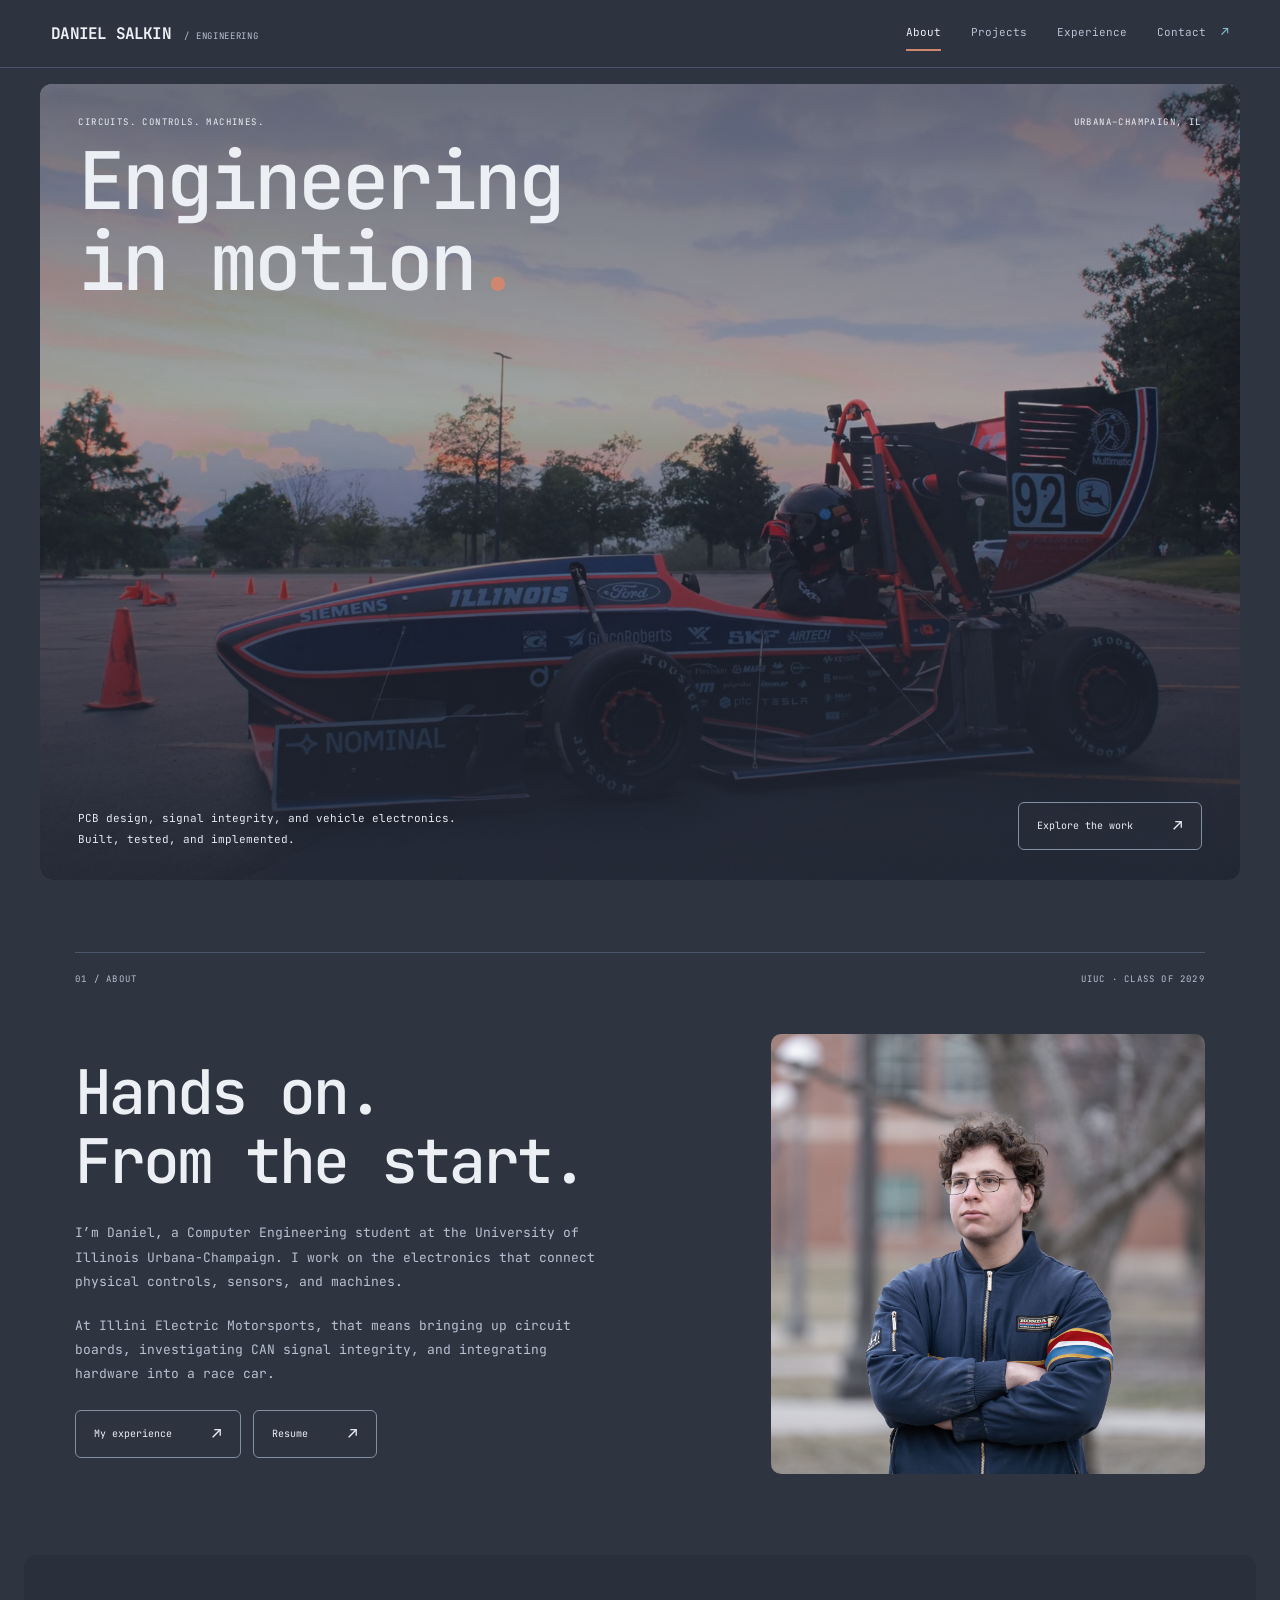
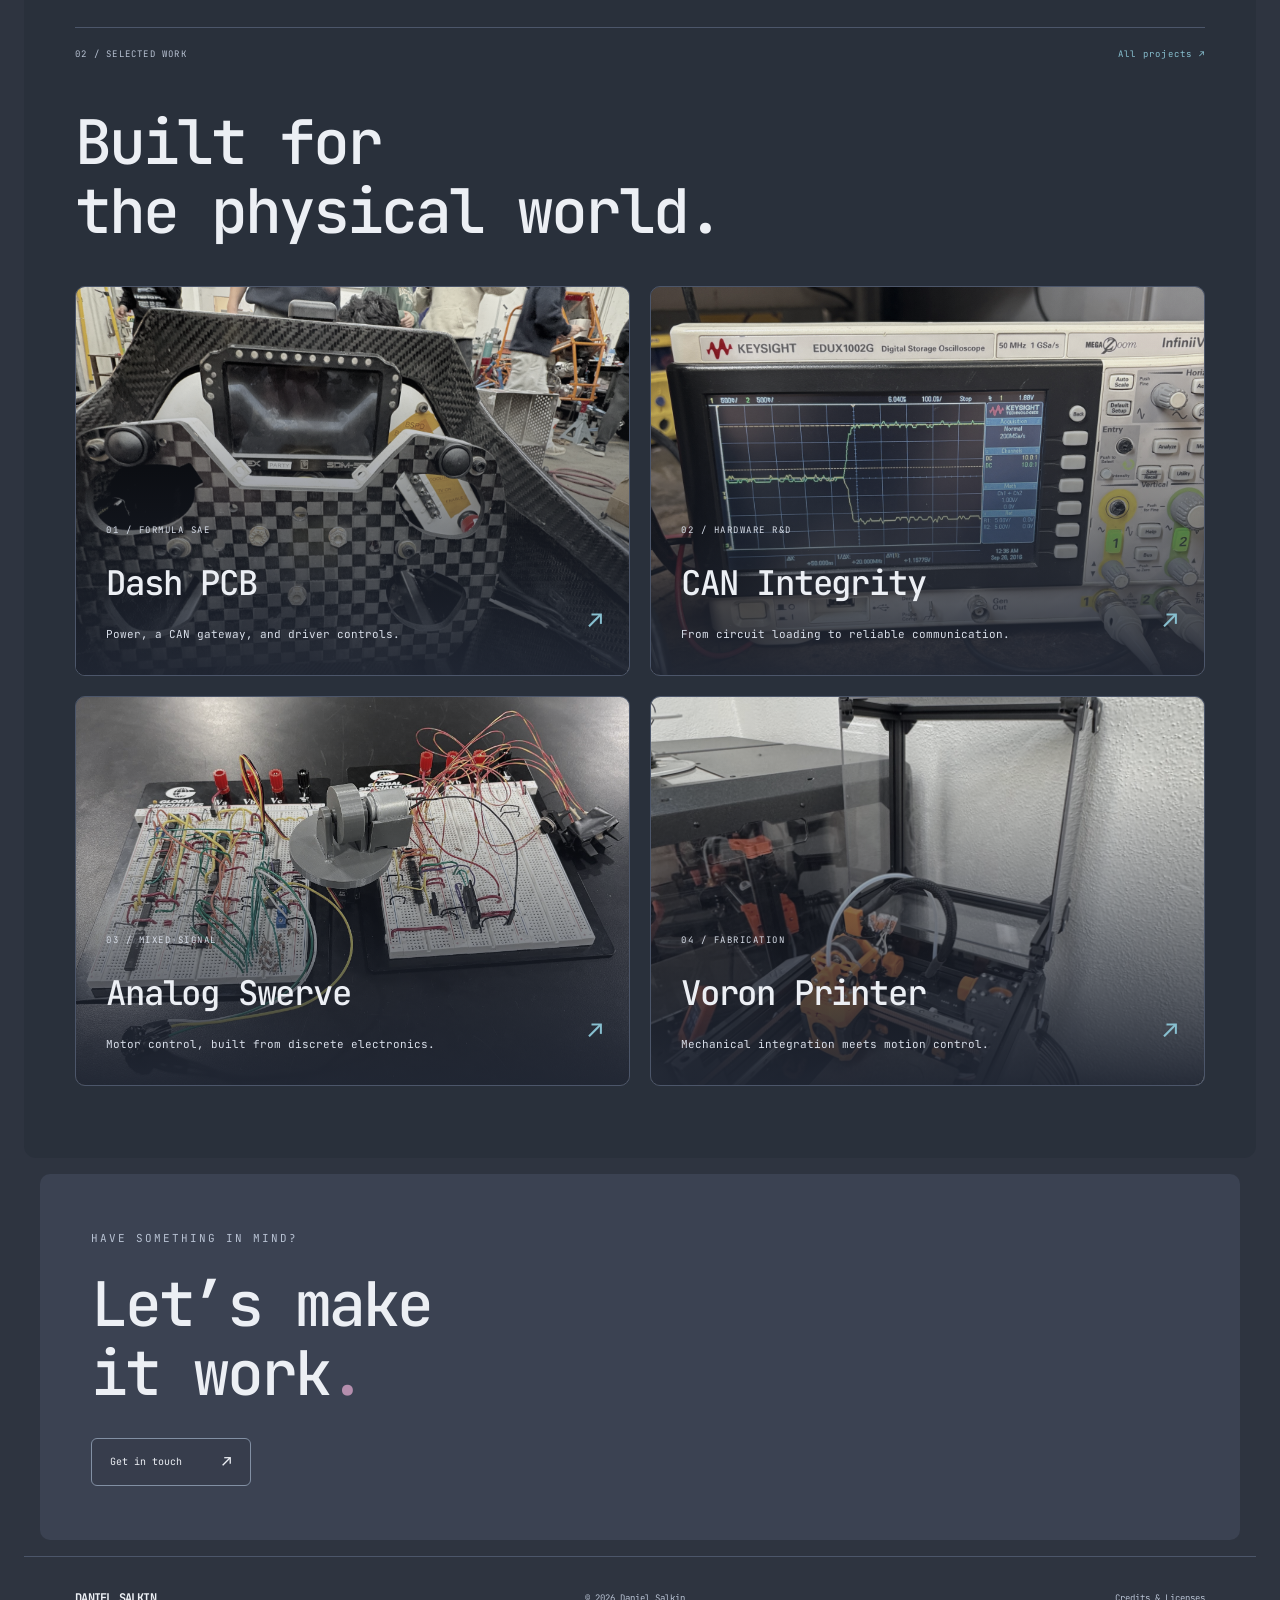
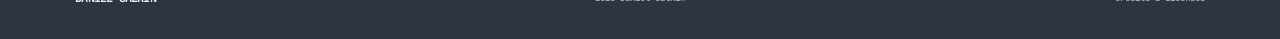
==== index.html @ d31dca35 "Align hero labels and lift engineering headline" ====
<!doctype html>
<html lang="en">
<head>
<meta charset="utf-8"><meta name="viewport" content="width=device-width, initial-scale=1">
<meta name="theme-color" content="#2e3440"><meta name="description" content="Daniel Salkin — Computer Engineering at UIUC. Projects in embedded systems, PCB design, signal integrity, and robotics.">
<title>Daniel Salkin · Engineering Portfolio</title>
<link rel="icon" href="assets/favicon.svg" type="image/svg+xml"><link rel="stylesheet" href="styles.css"><link rel="stylesheet" href="impulse.css">
<script src="script.js" defer></script>
</head>
<body class="page-intro">
<a class="skip" href="#main">Skip to content</a>
<header class="site-header"><a class="wordmark" href="index.html" aria-label="Daniel Salkin home">DANIEL SALKIN<span> / ENGINEERING</span></a><button class="menu-toggle" type="button" aria-expanded="false" aria-controls="site-nav">Menu <span>+</span></button><nav id="site-nav" aria-label="Main navigation"><a href="index.html" aria-current="page">About</a><a href="projects.html">Projects</a><a href="experience.html">Experience</a><a href="contact.html">Contact <span>↗</span></a></nav></header>
<main id="main">
<section class="cinematic-hero" aria-labelledby="hero-title"><img class="hero-scene" src="documentation/personalIntro/tuffahhcar.JPG" alt="Illini Electric Motorsports Formula SAE car at an outdoor test session" fetchpriority="high" width="1920" height="1080"><div class="hero-shade"></div><div class="hero-topline"><p class="eyebrow">CIRCUITS. CONTROLS. MACHINES.</p><span>URBANA–CHAMPAIGN, IL</span></div><div class="hero-title"><h1 id="hero-title">Engineering<br>in motion<span class="headline-period">.</span></h1></div><div class="hero-bottom"><p>PCB design, signal integrity, and vehicle electronics.<br>Built, tested, and implemented.</p><div class="hero-actions"><a class="outline-button" href="projects.html">Explore the work <span>↗</span></a></div></div></section>
<section class="about-section"><div class="section-marker"><span>01 / ABOUT</span><span>UIUC · CLASS OF 2029</span></div><div class="about-grid"><div><h2>Hands on.<br>From the start.</h2><p>I’m Daniel, a Computer Engineering student at the University of Illinois Urbana-Champaign. I work on the electronics that connect physical controls, sensors, and machines.</p><p>At Illini Electric Motorsports, that means bringing up circuit boards, investigating CAN signal integrity, and integrating hardware into a race car.</p><div class="bio-actions"><a class="outline-button" href="experience.html">My experience <span>↗</span></a><a class="outline-button" href="documentation/Daniel_Salkin_Resume.pdf" target="_blank" rel="noopener">Resume <span>↗</span></a></div></div><figure><img src="documentation/personalIntro/hondaJacketAura.JPG" alt="Daniel Salkin wearing his Honda jacket" loading="lazy"></figure></div></section>
<section class="selected-section"><div class="section-marker"><span>02 / SELECTED WORK</span><a href="projects.html">All projects ↗</a></div><h2>Built for<br>the physical world.</h2><div class="feature-grid"><a class="feature-card feature-dash" href="projects.html#dash-pcb"><img src="documentation/dashPCB/driverView.JPG" alt="PLEX driver display and controls in the Formula SAE cockpit" loading="lazy"><div class="feature-shade"></div><div class="feature-label"><span>01 / FORMULA SAE</span><h3>Dash PCB</h3><p>Power, a CAN gateway, and driver controls.</p><span class="feature-arrow">↗</span></div></a><a class="feature-card feature-can" href="projects.html#can-integrity"><img src="documentation/canisospi/post-fixrisetime.JPG" alt="Oscilloscope capture from the CAN signal integrity investigation" loading="lazy"><div class="feature-shade"></div><div class="feature-label"><span>02 / HARDWARE R&D</span><h3>CAN Integrity</h3><p>From circuit loading to reliable communication.</p><span class="feature-arrow">↗</span></div></a><a class="feature-card feature-swerve" href="projects.html#analog-swerve"><img src="documentation/AnalogSwerve/photos/assembled-module.jpg" alt="Complete assembled analog swerve module with drive motor, steering servo, and both control breadboards" loading="lazy"><div class="feature-shade"></div><div class="feature-label"><span>03 / MIXED-SIGNAL</span><h3>Analog Swerve</h3><p>Motor control, built from discrete electronics.</p><span class="feature-arrow">↗</span></div></a><a class="feature-card" href="projects.html#voron"><img src="documentation/voron 3d printer/IMG_0532.jpeg" alt="Voron Printer motion assembly and toolhead" loading="lazy"><div class="feature-shade"></div><div class="feature-label"><span>04 / FABRICATION</span><h3>Voron Printer</h3><p>Mechanical integration meets motion control.</p><span class="feature-arrow">↗</span></div></a></div></section>
<section class="contact-banner"><p class="eyebrow">HAVE SOMETHING IN MIND?</p><h2>Let’s make<br>it work<span>.</span></h2><a class="outline-button" href="contact.html">Get in touch <span>↗</span></a></section>
<footer class="site-footer"><a class="wordmark" href="index.html">DANIEL SALKIN</a><span>© <span id="year">2026</span> Daniel Salkin</span><div><a href="notices.html">Credits & Licenses</a></div></footer>
</main>
<dialog id="lightbox" aria-label="Full-size project image"><button class="close-lightbox" aria-label="Close image">Close ×</button><img alt="Selected project image"><p></p></dialog>
</body></html>
---- styles.css ----
/* Nord palette © 2016-present Sven Greb. MIT license: licenses/nord-MIT.txt */
@import url('https://fonts.googleapis.com/css2?family=JetBrains+Mono:wght@400;500;600;700&display=swap');
:root{color-scheme:dark;--bg:#2e3440;--panel:#3b4252;--line:#4c566a;--text:#eceff4;--muted:#b8c2d3;--accent:#88c0d0;--mono:'JetBrains Mono','Cascadia Code','SFMono-Regular',Consolas,monospace}*{box-sizing:border-box}html{scroll-behavior:smooth;scroll-padding-top:32px}body{margin:0;background:var(--bg);color:var(--text);font-family:var(--mono);font-size:14px;line-height:1.85}a{color:inherit;text-decoration:none}a,button,a:hover{color:var(--accent)}a:focus-visible,button:focus-visible,summary:focus-visible{outline:2px solid var(--accent);outline-offset:6px}::selection{background:#5e81ac;color:white}.skip{position:fixed;top:-100px;left:20px;background:var(--accent);color:var(--bg);padding:10px;z-index:10}.skip:focus{top:10px}.sidebar{position:fixed;inset:0 auto 0 0;width:260px;padding:44px 32px;border-right:1px solid var(--line);display:flex;flex-direction:column;background:var(--bg);z-index:5}.brand{font-size:36px;font-weight:700;letter-spacing:-3px;width:max-content;line-height:1.2}.brand span{color:var(--accent)}.sidebar-name{margin:28px 0 46px;font-weight:600;font-size:14px}.sidebar-name span{display:block;font-size:10px;color:var(--muted);font-weight:400;margin-top:5px}nav{display:flex;flex-direction:column;gap:8px}nav a{font-size:12px;padding:10px 12px;margin-left:-12px;border-radius:6px;color:var(--muted);transition:background .2s}nav a span{font-size:10px;color:#9aa8bc;margin-right:14px}nav a.active{background:var(--panel);color:var(--text)}nav a.active span{color:var(--accent)}.resume-link{margin-top:36px;font-size:12px;display:flex;justify-content:space-between;border-top:1px solid var(--line);padding-top:20px}.resume-link span{color:var(--accent)}.sidebar-bottom{margin-top:auto;font-size:10px;color:var(--muted)}.status-dot{display:inline-block;width:6px;height:6px;border-radius:50%;background:#a3be8c;margin-right:8px}.sidebar-bottom p{margin-top:20px;color:#97a5b9}main{margin-left:260px;max-width:1600px}.section{padding:72px clamp(32px,5.3vw,100px);scroll-margin-top:0}.intro{padding-top:36px;min-height:100vh;position:relative;overflow:hidden;display:flex;flex-direction:column;justify-content:space-between}.section-top,.intro-footer,.project-meta{display:flex;justify-content:space-between;gap:20px;font-size:10px;letter-spacing:1.3px;color:var(--muted)}.section-top{padding-bottom:30px;border-bottom:1px solid var(--line)}.hero-grid{display:grid;grid-template-columns:1.2fr 1fr;gap:42px;align-items:center;padding:60px 0 35px;z-index:1}.eyebrow{font-size:11px;letter-spacing:2px;color:var(--accent);margin:0 0 22px}h1{font-size:clamp(60px,6.7vw,110px);line-height:1.04;letter-spacing:-6px;margin:0 0 24px;font-weight:600}h1 span,.contact h2 span{color:var(--accent)}.hero-subtitle{font-size:clamp(17px,1.7vw,26px);line-height:1.55;letter-spacing:-.8px;margin-bottom:22px}.intro-text{max-width:480px;color:var(--muted);font-size:12px}.actions{display:flex;align-items:center;gap:24px;margin-top:30px;font-size:11px}.button{background:var(--accent);color:#242b36;padding:13px 18px;border-radius:6px;font-weight:600}.button:hover{background:#a4d1dd;color:#242b36}.button span{margin-left:15px}.text-link{color:var(--accent);font-size:12px}.portrait{margin:0;align-self:center}.portrait img{display:block;width:100%;height:clamp(320px,33vw,500px);object-fit:cover;object-position:50% 35%;border-radius:12px;filter:none}figcaption{font-size:10px;color:var(--muted);margin-top:12px;line-height:1.6}.portrait figcaption{display:flex;justify-content:space-between;gap:12px;font-size:9px}.intro-footer{border-top:1px solid var(--line);padding-top:22px;font-size:9px}.projects{background:#2b313d}.section-heading{margin-bottom:60px}.section-heading h2,h2{font-size:clamp(32px,3.7vw,54px);line-height:1.25;letter-spacing:-2px;font-weight:500;margin:0 0 24px}.section-heading>p:last-child{max-width:560px;color:var(--muted);font-size:12px}.project{border-top:1px solid var(--line);padding:26px 0 0;margin-bottom:60px}.project:last-child{margin-bottom:0}.project-meta{font-size:9px;margin-bottom:30px}.project-grid{display:grid;grid-template-columns:1fr 1.1fr;gap:42px;align-items:center}.project h3{font-size:28px;letter-spacing:-1px;margin:0 0 14px;font-weight:500}.project-deck{font-size:16px;line-height:1.6;color:var(--text)!important}.project p{font-size:12px;color:var(--muted)}.project figure{margin:0;min-width:0}.project img{display:block;width:100%;border-radius:9px;object-fit:cover}.pcb{background:var(--panel);padding:20px}.contain{object-fit:contain!important;max-height:380px;background:var(--panel);padding:12px}.tags{display:flex;gap:7px;flex-wrap:wrap;margin-top:22px}.tags span{color:var(--muted);font-size:9px;border:1px solid var(--line);padding:3px 9px;border-radius:4px}.result{display:flex;align-items:center;gap:18px;margin:24px 0}.result strong{font-size:40px;font-weight:500;color:var(--accent);line-height:1}.result span{font-size:10px;color:var(--muted);line-height:1.6}.detail-content{padding:10px 0 30px}.two-columns{display:grid;grid-template-columns:1fr 1fr;gap:32px}h4{font-weight:500;font-size:12px;margin:0 0 10px}.gallery,.scope-grid{display:grid;grid-template-columns:1fr 1fr;gap:20px;margin:24px 0}.gallery img{height:300px}.scope-grid{margin-top:32px}.scope-grid img{aspect-ratio:4/3;object-fit:cover}.before-dot{color:#d08770}.after-dot{color:#a3be8c}.zoom{display:block;cursor:zoom-in;border-radius:9px;overflow:hidden}.zoom img{transition:filter .2s}.zoom:hover img{filter:brightness(1.08)}.printer{height:360px;object-position:50% 42%}.signal-diagram{border:1px solid var(--line);border-radius:10px;padding:28px;text-align:center;font-size:11px;background:var(--bg)}.signal-diagram>span{font-size:9px;letter-spacing:1.2px;color:var(--accent)}.signal-diagram>b{display:block;font-weight:400;color:var(--accent);margin:7px}.signal-diagram>div:not(.signal-branches){border:1px solid var(--line);padding:12px;border-radius:5px}.signal-branches{display:grid;grid-template-columns:1fr 1fr;gap:12px}.signal-branches>div{border:1px solid var(--line);padding:18px 8px;border-radius:5px;background:var(--panel)}.signal-branches small{display:block;color:var(--muted);font-size:9px;margin-top:14px}.diagram-label{display:block;margin-top:24px}.timeline article{display:grid;grid-template-columns:180px 1fr;gap:24px;border-top:1px solid var(--line);padding:30px 0}.timeline-date{font-size:10px;color:var(--muted);padding-top:6px}.upcoming{display:block;width:max-content;font-size:8px;padding:1px 7px;border:1px solid #8fbcbb;border-radius:3px;color:#8fbcbb;margin-top:12px}.timeline h3,.education h3{font-size:20px;font-weight:500;letter-spacing:-.6px;margin:0 0 10px}.timeline h4{color:var(--accent);font-size:11px;margin:16px 0 8px}.timeline p,.education p,.skills p{font-size:12px;color:var(--muted);margin:8px 0}.education{display:grid;grid-template-columns:180px 1fr;gap:24px;border-top:1px solid var(--line);margin-top:16px;padding:30px 0}.education>span{font-size:10px;color:var(--accent)}.education h3{font-size:16px}.skills{display:grid;grid-template-columns:repeat(3,1fr);gap:20px;border-top:1px solid var(--line);padding-top:30px;margin-top:10px}.skills h4{color:var(--accent)}.skills p{font-size:10px}.contact{background:var(--panel);padding-top:85px;padding-bottom:85px}.contact h2{font-size:clamp(32px,4vw,60px)}.contact>p:not(.eyebrow){color:var(--muted);font-size:12px}.email{display:flex;justify-content:space-between;align-items:center;gap:20px;font-size:clamp(15px,2.4vw,34px);letter-spacing:-1px;padding:24px 0;border-bottom:1px solid #647189;margin-top:28px;color:var(--accent)}.contact-links{display:flex;gap:30px;font-size:11px;margin-top:24px}footer{padding:26px clamp(32px,5.3vw,100px);display:flex;gap:20px;justify-content:space-between;font-size:8px;color:var(--muted)}dialog{border:1px solid var(--line);border-radius:10px;background:#242b36;color:var(--text);max-width:94vw;max-height:94vh;padding:50px 20px 15px;overflow:auto}dialog::backdrop{background:#171d28ed}dialog img{display:block;max-width:85vw;max-height:74vh;object-fit:contain;margin:auto}dialog p{font-size:11px;text-align:center;color:var(--muted)}.close-lightbox{position:absolute;right:18px;top:12px;background:none;color:var(--text);border:0;font:12px var(--mono);padding:6px;cursor:pointer}body:has(dialog[open]){overflow:hidden}@media(min-width:1550px){main{margin-right:auto}.hero-grid{gap:70px}.hero-copy{max-width:550px}}@media(max-width:1100px){.sidebar{width:210px;padding:32px 24px}main{margin-left:210px}.hero-grid{gap:24px}h1{letter-spacing:-4px}.portrait figcaption{display:block}.portrait figcaption span{display:block}.actions{gap:16px;flex-wrap:wrap}.project-grid{gap:26px;grid-template-columns:1fr 1fr}.timeline article,.education{grid-template-columns:140px 1fr}.section-top{font-size:8px}.intro-footer{font-size:8px}.intro-footer>span{max-width:60%}}@media(max-width:760px){html{scroll-padding-top:90px}.sidebar{width:100%;height:auto;bottom:auto;display:flex;flex-direction:row;align-items:center;justify-content:space-between;padding:16px 20px;border-right:0;border-bottom:1px solid var(--line)}.brand{font-size:26px}.sidebar-name,.sidebar-bottom,.resume-link{display:none}nav{flex-direction:row;gap:2px}nav a{font-size:10px;padding:7px 9px;margin:0}nav a span{display:none}main{margin-left:0;padding-top:73px}.section{padding:48px 24px}.intro{min-height:auto;padding-top:20px}.section-top{font-size:8px;letter-spacing:.5px;padding-bottom:20px}.hero-grid{grid-template-columns:1fr 0.8fr;padding-top:38px;gap:20px;align-items:start}h1{font-size:60px;letter-spacing:-4px}.hero-subtitle{font-size:16px}.intro-text{font-size:11px}.portrait{align-self:start;margin-top:35px}.portrait img{height:260px;border-radius:8px}.portrait figcaption{font-size:8px}.hero-copy .actions{grid-column:1/-1}.actions{font-size:10px}.button{padding:11px 12px}.intro-footer{font-size:7px;letter-spacing:.5px}.section-heading h2{font-size:36px}.project-grid{grid-template-columns:1fr;gap:24px}.project h3{font-size:26px}.project-deck br{display:none}.result{margin-bottom:0}.project-grid figure{margin-top:0}.pcb{padding:15px}.scope-grid{gap:12px}.scope-grid figcaption{font-size:8px}.two-columns{grid-template-columns:1fr;gap:14px}.gallery img{height:220px}.timeline article,.education{grid-template-columns:1fr;gap:14px}.timeline-date{display:flex;align-items:center;gap:12px}.upcoming{margin:0}.timeline h3{font-size:20px}.skills{gap:14px}.skills p{font-size:9px}.skills h4{font-size:11px}.contact h2{font-size:37px}.email{font-size:20px}.contact-links{gap:20px;font-size:10px}footer{padding:24px;flex-wrap:wrap;font-size:8px}footer>span:nth-child(2){display:none}.section-heading{margin-bottom:40px}.project{margin-bottom:40px}}@media(max-width:450px){nav a{font-size:9px;padding:7px}.hero-grid{grid-template-columns:1fr;gap:26px}.hero-copy{display:contents}.eyebrow{margin-bottom:15px}.hero-copy>.eyebrow{margin:0}.hero-copy h1{margin:0;font-size:76px}.hero-copy .hero-subtitle{margin:0}.portrait{grid-row:4;margin:0}.portrait img{height:310px;object-position:50% 30%}.portrait figcaption{display:flex;font-size:8px}.intro-text{margin:0}.actions{margin:0}.hero-grid{padding-bottom:12px}.section-top>span:last-child{font-size:7px}.gallery{grid-template-columns:1fr}.scope-grid img{aspect-ratio:1.2}.skills{grid-template-columns:1fr}.skills p{font-size:11px}.email{font-size:16px}.contact h2{font-size:30px}}@media(prefers-reduced-motion:reduce){html{scroll-behavior:auto}*,*::before,*::after{transition:none!important}}
/* Each destination has its own document and persistent page navigation. */
main{min-height:100vh;display:flex;flex-direction:column}main>footer{margin-top:auto}.page-title{font-size:clamp(32px,3.7vw,54px);line-height:1.25;letter-spacing:-2px;font-weight:500;margin:0 0 24px}.page-contact .contact{flex:1;min-height:calc(100vh - 75px);display:flex;flex-direction:column;justify-content:center}.page-contact .contact .page-title{font-size:clamp(32px,4vw,60px)}.page-intro .intro{min-height:calc(100vh - 75px)}.page-contact .email{width:100%}@media(max-width:760px){.page-intro .intro{min-height:calc(100vh - 145px)}.page-contact .contact{min-height:calc(100vh - 145px)}.page-title{font-size:36px}}@media(max-width:450px){.page-contact .contact .page-title{font-size:30px}}

.notices h2{font-size:22px;letter-spacing:-.5px;margin-top:40px}.notices p,.notices li{font-size:12px;color:var(--muted)}.notices a{color:var(--accent);text-decoration:underline}.license-text{white-space:pre-wrap;overflow-wrap:anywhere;font:11px/1.8 var(--mono);background:var(--panel);padding:24px;border-radius:8px;color:var(--muted)}

.project-details{margin-top:28px;border-top:1px solid var(--line)}.detail-heading{padding-top:20px;color:var(--accent);font-size:11px;margin-bottom:10px}

.timeline h3 a,.education h3 a{display:flex;align-items:center;gap:14px;color:var(--text)}
.timeline h3 a:hover,.education h3 a:hover{color:var(--accent)}
.experience-icon{width:36px;height:36px;flex:none;color:var(--accent)}
.education h3{font-size:20px;font-weight:500;color:var(--text)}
.page-intro .intro{justify-content:flex-start}
.page-intro .hero-grid{flex:1;align-content:center;padding-top:48px;padding-bottom:48px}
@media(max-width:760px){.experience-icon{width:30px;height:30px}.education h3{font-size:20px}}

#dash-pcb .pcb{width:100%;height:auto;max-height:380px;object-fit:contain;padding:0;background:none}
.organization-logo{width:52px;height:52px;object-fit:contain;flex:none;filter:brightness(0) saturate(100%) invert(80%) sepia(17%) saturate(665%) hue-rotate(149deg) brightness(92%) contrast(89%)}
.organization-logo.iem{filter:none}
.can-analysis{margin-top:22px}.can-analysis h4{font-size:14px;margin:28px 0 12px;color:var(--text)}

.analysis-table{width:100%;border-collapse:collapse;font-size:11px;margin:20px 0}.analysis-table th,.analysis-table td{text-align:left;border-bottom:1px solid var(--line);padding:10px 12px}.analysis-table th{color:var(--accent);font-weight:500}.analysis-table td{color:var(--muted)}
@media(max-width:760px){.organization-logo{width:40px;height:40px}.analysis-table th,.analysis-table td{padding:8px 5px;font-size:10px}}

.organization-logo.mortorq{width:96px;filter:grayscale(1) sepia(.25) hue-rotate(150deg) saturate(.6)}

.button-secondary{background:var(--panel);color:var(--text);border:1px solid var(--line);padding:12px 17px}.button-secondary:hover{background:var(--line);color:var(--text)}

.organization-logo,.organization-logo.iem,.organization-logo.mortorq{filter:none}


/* Keep original source images; the color grade is presentation-only CSS. */
.portrait img,.project img,
.zoom:hover img{filter:saturate(.65) brightness(1.08)}
#lightbox img{filter:none}
.organization-logo{filter:brightness(0) saturate(100%) invert(80%) sepia(17%) saturate(665%) hue-rotate(149deg) brightness(92%) contrast(89%)}
.organization-logo.iem{filter:none}
.organization-logo.illinois{filter:url(#illinois-nord)}
.organization-logo.mortorq{filter:grayscale(1) sepia(.25) hue-rotate(150deg) saturate(.6)}
.filter-definitions{position:absolute;overflow:hidden;pointer-events:none}


@media(max-width:760px){}

/* Baking follows the same project rhythm with a compact expandable gallery. */
.baking>p{max-width:680px}
.baking-gallery{display:grid;grid-template-columns:repeat(3,minmax(0,1fr));gap:22px 16px;margin-top:24px}
.baking-gallery figure{margin:0;min-width:0}
.baking-gallery img{display:block;width:100%;height:150px;object-fit:cover;border-radius:9px}
.baking-gallery figcaption{font-size:10px;margin-top:8px}
@media(max-width:760px){.baking-gallery{grid-template-columns:repeat(2,minmax(0,1fr));gap:18px 12px}.baking-gallery img{height:130px}}
@media(max-width:380px){.baking-gallery img{height:105px}}

.organization-logo.spacex{filter:brightness(0) invert(1)}
.organization-logo.deere{filter:url(#deere-green)}
.organization-logo.mortorq{filter:url(#mortorq-orange)}

/* Baking thumbnail crops: first percentage = horizontal, second = vertical.
   0% = left/top, 50% = center, 100% = right/bottom.
   Add a matching class to an image in projects.html for its own crop rule. */
.baking-gallery .dessert-musketeers{object-position:50% 18%}
.baking-gallery .dessert-chocolate{object-position:50% 38%}
.dash-hero{max-height:380px;object-fit:cover}
.dash-schematics{margin-top:32px}.dash-schematics>h4{font-size:14px;color:var(--accent)}
#dash-pcb .system-diagram{margin:22px 0 30px}
#dash-pcb .system-diagram img{width:100%;height:auto;max-height:460px;object-fit:contain;background:#fff;padding:16px;filter:none}
.schematic-notes{margin:26px 0 12px}
#dash-pcb .schematic-gallery img{height:260px;object-fit:contain;background:#fff;filter:none}
@media(max-width:760px){#dash-pcb .schematic-gallery img{height:220px}}

.contact-links{flex-wrap:wrap}

/* Project narratives read vertically; supporting images remain paired. */
.page-projects .project-grid,.page-projects .two-columns{grid-template-columns:minmax(0,1fr)}
.page-projects .project-grid{gap:24px}
.page-projects .project-grid>figure{max-width:760px;width:100%}
.page-projects .project-grid>figure img{max-height:380px;object-fit:contain}
.page-projects .gallery,.page-projects .scope-grid{grid-template-columns:repeat(2,minmax(0,1fr));gap:20px}
.credits-link{font-size:10px;color:var(--muted);margin-top:20px}
.math-inline{font-size:1.08em;color:var(--text)}
mjx-container{max-width:100%}
@media(max-width:760px){.credits-link{font-size:8px;margin:0;max-width:52px;line-height:1.4}}
@media(max-width:450px){.page-projects .gallery,.page-projects .scope-grid{grid-template-columns:minmax(0,1fr)}}

/* Filled photo frames: crop the original image without changing its proportions. */
.page-projects #voron .project-grid>figure,
.page-projects #analog-swerve .project-grid>figure{width:100%;max-width:none}
.page-projects #voron .zoom,
.page-projects #analog-swerve .zoom{display:block;width:100%;height:300px;overflow:hidden;padding:0;background:none}
.page-projects #voron .project-grid>figure .zoom,
.page-projects #analog-swerve .project-grid>figure .zoom{height:380px}
.page-projects #voron .zoom img,
.page-projects #analog-swerve .zoom img{display:block;width:100%;height:100%;max-width:none;max-height:none;object-fit:cover!important;padding:0;background:none}
.page-projects #analog-swerve .swerve-photo{object-position:50% 62%}
.page-projects #voron .printer{object-position:50% 42%}
#analog-swerve img[src$="betterTrackingADC.JPG"]{object-position:50% 45%}
#analog-swerve img[src$="servoControlUnit.JPG"]{object-position:50% 58%}
#voron img[src$="IMG_0532.jpeg"]{object-position:50% 55%}
#voron img[src$="IMG_0526.jpeg"]{object-position:50% 55%}
@media(max-width:760px){
 .page-projects #voron .zoom,.page-projects #analog-swerve .zoom{height:240px}
 .page-projects #voron .project-grid>figure .zoom,
 .page-projects #analog-swerve .project-grid>figure .zoom{height:300px}
}
---- impulse.css ----
/* Original layout inspired by Impulse Space's cinematic presentation.
   Nord palette © Sven Greb, MIT: licenses/nord-MIT.txt. */
:root{--bg:#2e3440;--panel:#3b4252;--line:#4c566a;--text:#eceff4;--muted:#b8c2d3;--accent:#88c0d0;--orange:#d08770;--gutter:clamp(20px,4vw,64px)}
html{scroll-padding-top:110px}body{font-size:14px}a{color:inherit}a:hover{color:var(--accent)}main{margin:0;max-width:none;padding:0;min-height:calc(100vh - 88px)}
.site-header{height:88px;padding:0 var(--gutter);display:flex;align-items:center;justify-content:space-between;gap:24px;position:sticky;top:0;z-index:20;background:#2e3440f5;border-bottom:1px solid var(--line);backdrop-filter:blur(12px)}
.wordmark{font-size:16px;font-weight:700;letter-spacing:-.8px;white-space:nowrap}.wordmark>span{font-size:9px;color:var(--muted);font-weight:400;margin-left:8px;letter-spacing:.7px}
.site-header nav{display:flex;flex-direction:row;align-items:center;gap:30px}.site-header nav a{margin:0;padding:6px 0;color:var(--muted);font-size:11px;border-radius:0;background:none}.site-header nav a[aria-current=page]{color:var(--text);border-bottom:2px solid var(--orange)}.site-header nav a:hover{color:var(--accent)}.site-header nav a span{margin:0 0 0 8px;color:var(--accent);font-size:13px}
.menu-toggle{display:none;border:1px solid var(--line);border-radius:6px;background:var(--panel);color:var(--text);font:11px var(--mono);padding:10px 12px}.menu-toggle span{padding-left:14px}
.cinematic-hero{height:min(820px,calc(100svh - 104px));min-height:560px;margin:16px 16px 0;border-radius:12px;position:relative;isolation:isolate;overflow:hidden;display:flex;flex-direction:column;justify-content:space-between;padding:30px max(24px,3vw);background:var(--panel)}
.hero-scene{position:absolute;inset:0;width:100%;height:100%;object-fit:cover;object-position:50% 65%;z-index:-3;filter:saturate(.6)}.hero-shade{position:absolute;inset:0;background:linear-gradient(180deg,#20263388 0%,#20263333 40%,#202633e8 100%);z-index:-2}.hero-topline{display:flex;justify-content:space-between;gap:20px;font-size:9px;letter-spacing:1.4px;color:#eceff4}.hero-title{margin-top:15px}.hero-title .eyebrow{font-size:10px;color:var(--text);letter-spacing:2px}.hero-title h1{font-size:clamp(52px,7.8vw,120px);font-weight:500;line-height:1.02;letter-spacing:-6px;margin:0}.hero-title h1 span,.contact-banner h2 span{color:var(--orange)}.hero-bottom{display:flex;justify-content:space-between;gap:26px;align-items:end}.hero-bottom p{font-size:11px;line-height:1.9;color:#e5e9f0;max-width:520px;margin:0}
.outline-button{border:1px solid #8290a4;border-radius:6px;display:inline-flex;align-items:center;justify-content:space-between;gap:40px;padding:14px 18px;font-size:10px;color:var(--text);background:#2e34404d;width:max-content;transition:background .2s}.outline-button:hover{background:var(--text);color:var(--bg)}.outline-button span{font-size:16px;line-height:1}
.about-section,.selected-section,.contact-banner{padding:72px var(--gutter)}.section-marker{display:flex;justify-content:space-between;align-items:center;gap:20px;border-top:1px solid var(--line);padding-top:18px;margin-bottom:46px;font-size:9px;letter-spacing:1.2px;color:var(--muted)}.section-marker a{color:var(--accent)}
h2{font-size:clamp(36px,4.8vw,68px);line-height:1.12;font-weight:500;letter-spacing:-3px}.about-grid{display:grid;grid-template-columns:1.25fr 1fr;gap:12vw;align-items:center}.about-grid h2{margin-bottom:26px}.about-grid p{font-size:13px;color:var(--muted);max-width:570px;margin:0 0 20px}.about-grid .outline-button{margin-top:10px}.about-grid figure{margin:0}.about-grid img{width:100%;height:440px;object-fit:cover;object-position:50% 30%;border-radius:10px;filter:saturate(.65)}
.selected-section{background:#29303b}.selected-section>h2{margin-bottom:40px}.feature-grid{display:grid;grid-template-columns:1fr 1fr;gap:20px}.feature-card{height:390px;position:relative;isolation:isolate;display:flex;align-items:end;padding:30px;border:1px solid var(--line);border-radius:10px;overflow:hidden;background:var(--panel)}.feature-card>img{position:absolute;inset:0;z-index:-3;width:100%;height:100%;object-fit:cover;filter:saturate(.55);transition:transform .4s}.feature-card:hover>img{transform:scale(1.025)}.feature-card:hover{color:var(--text)}.feature-shade{position:absolute;inset:0;z-index:-2;background:linear-gradient(180deg,#20263311 20%,#202633f5 100%)}.feature-label{width:100%}.feature-label>span:first-child{font-size:9px;letter-spacing:1.5px;color:#d8dee9}.feature-label h3{font-size:34px;font-weight:500;letter-spacing:-1.2px;margin:10px 0}.feature-label p{font-size:11px;color:#d8dee9;max-width:85%;margin:0}.feature-arrow{position:absolute;right:26px;bottom:32px;font-size:25px;color:var(--accent)}.feature-dash>img{object-position:50% 58%}.feature-can>img{object-position:50% 44%}
.contact-banner{margin:16px;background:var(--panel);border-radius:10px;padding-top:54px;padding-bottom:54px}.contact-banner .eyebrow{color:var(--muted)}.contact-banner h2{margin:0 0 30px}.site-footer{padding:30px var(--gutter);display:flex;justify-content:space-between;align-items:center;gap:22px;border-top:1px solid var(--line);font-size:9px;color:var(--muted)}.site-footer .wordmark{color:var(--text);font-size:12px}.site-footer>div{display:flex;gap:26px}
.section{padding:50px var(--gutter);scroll-margin-top:0}.section-heading{padding:28px 0 34px;margin:0;max-width:900px}.section-heading .page-title{font-size:clamp(42px,6vw,86px);letter-spacing:-4px;line-height:1.08}.section-heading>p:last-child{font-size:13px;max-width:600px}.page-projects .section{background:var(--bg)}.project-index{display:flex;flex-direction:row;flex-wrap:wrap;gap:10px;margin:0 0 48px}.project-index a{padding:9px 14px;margin:0;background:var(--panel);border:1px solid var(--line);border-radius:5px;font-size:9px;color:var(--muted)}
.project{margin:0 0 60px;padding:24px 0 0;scroll-margin-top:112px}.project h3{font-size:clamp(30px,3.8vw,50px);letter-spacing:-2px;font-weight:500;margin-bottom:18px}.project-meta{margin-bottom:30px;font-size:9px}.project p{font-size:13px;line-height:1.95;max-width:850px}.project .project-deck{font-size:20px;line-height:1.6;max-width:700px}.project-deck br{display:none}.page-projects .project-grid{grid-template-columns:1fr;gap:28px}.page-projects .two-columns{grid-template-columns:1fr;gap:20px}.page-projects .project-grid>figure{width:100%;max-width:none}.page-projects .project-grid>figure .zoom{height:420px;width:100%}.page-projects .project-grid>figure .zoom img{width:100%;height:100%;max-height:none;object-fit:cover!important}.page-projects .project-grid>figure .pcb{max-height:420px;width:100%;object-fit:contain;background:var(--panel);padding:16px;border-radius:9px}.page-projects .project-grid>figure .contain{max-height:400px;object-fit:contain!important}
.tags{margin-top:24px}.tags span{font-size:9px;background:var(--panel)}.result{margin:24px 0 0}.result strong{font-size:44px;color:var(--orange)}.detail-heading{font-size:12px;color:var(--accent)}.project h4{font-size:14px}.project-details{margin-top:32px}.gallery,.scope-grid{margin:26px 0;gap:20px}.gallery img{height:300px;object-fit:cover}.schematic-gallery img{object-fit:contain}.system-diagram img{border-radius:9px}.can-analysis{max-width:1000px}.can-analysis h4{font-size:19px;margin:36px 0 14px;letter-spacing:-.5px}.analysis-table{font-size:12px}.math-inline{font-size:1.05em}figcaption{font-size:10px;margin-top:10px}.page-projects #voron .project-grid>figure,.page-projects #analog-swerve .project-grid>figure{max-width:none}.page-projects #voron .project-grid>figure .zoom,.page-projects #analog-swerve .project-grid>figure .zoom{height:420px}.page-projects #voron .gallery .zoom,.page-projects #analog-swerve .gallery .zoom{height:300px}.page-projects #voron .zoom img,.page-projects #analog-swerve .zoom img{width:100%;height:100%;object-fit:cover!important}.baking-gallery{grid-template-columns:repeat(3,minmax(0,1fr));max-width:1000px}.baking-gallery img{height:180px}
.timeline article{grid-template-columns:200px 1fr;gap:40px;padding:34px 0}.timeline h3,.education h3{font-size:26px;font-weight:500;letter-spacing:-1px}.timeline h4{font-size:12px}.timeline p,.education p{font-size:13px;max-width:800px}.timeline-date{font-size:10px}.education{grid-template-columns:200px 1fr;gap:40px}.skills{padding-top:30px}.skills h4{font-size:12px}.organization-logo{width:56px;height:56px}.organization-logo.mortorq{width:98px}
.page-contact .contact{min-height:calc(100svh - 210px);padding:70px var(--gutter);background:var(--bg);justify-content:center}.page-contact .contact .page-title{font-size:clamp(46px,7vw,100px);line-height:1.05;letter-spacing:-5px}.contact .page-title span{color:var(--orange)}.contact>p:not(.eyebrow){font-size:13px}.email{font-size:clamp(22px,3.5vw,46px);max-width:1000px}.contact-links{font-size:12px;gap:30px}.notices{max-width:1200px}.notices .page-title{font-size:54px}.notices h2{font-size:24px}
@media(min-width:1700px){.hero-title h1{font-size:130px}.cinematic-hero{height:850px}}
@media(max-width:1000px){.wordmark>span{display:none}.site-header nav{gap:22px}.about-grid{gap:6vw}.about-grid img{height:400px}.feature-card{height:340px;padding:24px}.timeline article,.education{grid-template-columns:150px 1fr;gap:24px}}
@media(max-width:760px){.site-header{height:72px;gap:16px}.site-header .wordmark{font-size:14px}.menu-toggle{display:block}.site-header nav{display:none;position:absolute;top:71px;left:0;right:0;padding:20px var(--gutter);background:var(--bg);border-bottom:1px solid var(--line);flex-direction:column;align-items:stretch;gap:8px}.site-header.menu-open nav{display:flex}.site-header nav a{font-size:13px;padding:12px 0}.cinematic-hero{margin:10px;min-height:590px;height:calc(100svh - 92px);max-height:760px;padding:22px}.hero-topline{font-size:8px}.hero-topline>span:last-child{display:none}.hero-title h1{font-size:clamp(48px,10vw,76px);letter-spacing:-3px}.hero-bottom{align-items:start;flex-direction:column;gap:22px}.hero-bottom p{font-size:10px}.hero-scene{object-position:57% 65%}.about-section,.selected-section{padding:44px var(--gutter)}.section-marker{font-size:8px;margin-bottom:30px}.about-grid{grid-template-columns:1fr;gap:30px}.about-grid figure{max-width:420px}.about-grid img{height:380px}.about-grid h2,.selected-section h2{font-size:42px;letter-spacing:-2px}.about-grid p{font-size:12px}.feature-grid{grid-template-columns:1fr}.feature-card{height:340px}.feature-label h3{font-size:30px}.contact-banner{margin:10px;padding:36px 24px}.contact-banner h2{font-size:48px}.site-footer{align-items:start;flex-wrap:wrap;font-size:8px}.site-footer>div{gap:20px}.site-footer>span{display:block}.section{padding:32px var(--gutter)}.section-heading{padding:16px 0 30px}.section-heading .page-title{font-size:48px;letter-spacing:-2.5px}.project-index{gap:8px;margin-bottom:32px}.project-index a{font-size:8px;padding:8px 10px}.project h3{font-size:32px;letter-spacing:-1px}.project p{font-size:12px}.project .project-deck{font-size:17px}.page-projects .project-grid>figure .zoom,.page-projects #voron .project-grid>figure .zoom,.page-projects #analog-swerve .project-grid>figure .zoom{height:320px}.page-projects #voron .gallery .zoom,.page-projects #analog-swerve .gallery .zoom{height:240px}.gallery img{height:240px}.project-meta{letter-spacing:.7px}.baking-gallery{grid-template-columns:repeat(2,minmax(0,1fr))}.baking-gallery img{height:145px}.timeline article,.education{grid-template-columns:1fr;gap:16px}.timeline h3,.education h3{font-size:22px}.skills{grid-template-columns:1fr;gap:22px}.skills p{font-size:12px}.page-contact .contact{padding:48px var(--gutter);min-height:calc(100svh - 220px)}.page-contact .contact .page-title{font-size:48px;letter-spacing:-2.5px}.contact-links{gap:20px;font-size:11px}.notices .page-title{font-size:40px}}
@media(max-width:450px){.page-projects .gallery,.page-projects .scope-grid{grid-template-columns:1fr}.baking-gallery{grid-template-columns:repeat(2,minmax(0,1fr))}.feature-card{height:310px}.hero-title h1{font-size:49px}.hero-title .eyebrow{font-size:8px}.hero-bottom p br{display:none}.email{font-size:20px}.site-footer .wordmark{width:100%}.site-footer>div{display:flex}}
@media(prefers-reduced-motion:reduce){.feature-card>img{transition:none}}

/* Align all Projects sections to the same centered content boundary. */
.page-projects #projects{width:100%;max-width:1240px;margin-inline:auto;padding:32px clamp(18px,2.5vw,36px)}
.page-projects .section-heading{max-width:none;width:100%;margin:0;padding-top:16px}
.page-projects .project,.page-projects .can-analysis,.page-projects .baking-gallery{max-width:none;width:100%}
.page-projects .project p{max-width:none}
.page-projects .project-grid>figure,.page-projects .project-grid>div{justify-self:stretch}
.page-projects .project-index{justify-content:flex-start}
.hero-actions{display:flex;gap:12px;flex-wrap:wrap}
/* Schematics retain their complete bounds and use the available reading width. */
.page-projects #dash-pcb .schematic-gallery{grid-template-columns:repeat(2,minmax(0,1fr));gap:20px;align-items:start}
.page-projects #dash-pcb .schematic-gallery .zoom{height:auto;width:100%;padding:0}
.page-projects #dash-pcb .schematic-gallery img{display:block;width:100%;height:auto;max-height:none;object-fit:contain;padding:0;border-radius:6px}
.page-projects #dash-pcb .system-diagram img{height:auto;max-height:none;padding:4px}
.can-outputs{margin:36px 0}
.output-schematic{width:min(100%,760px);margin:24px auto!important}
.page-projects .output-schematic img{display:block;width:100%;height:auto;max-height:none;object-fit:contain;padding:0;background:#fff;filter:none;border-radius:6px}
/* Keep the entire physical prototype and CAD model visible together. */
.swerve-overview{display:grid;grid-template-columns:repeat(2,minmax(0,1fr));gap:20px;align-items:start;width:100%}
.page-projects #analog-swerve .swerve-overview figure{min-width:0;width:100%}
.page-projects #analog-swerve .swerve-overview .zoom{display:flex;align-items:center;justify-content:center;width:100%;height:430px;background:var(--panel);padding:0}
.page-projects #analog-swerve .swerve-overview .zoom img{display:block;width:100%;height:100%;max-height:none;object-fit:contain!important;padding:0;filter:none}
@media(max-width:760px){.hero-actions{gap:10px}.page-projects #analog-swerve .swerve-overview .zoom{height:300px}.swerve-overview{gap:14px}}
@media(max-width:520px){.swerve-overview{grid-template-columns:minmax(0,1fr)}.page-projects #analog-swerve .swerve-overview .zoom{height:auto}.page-projects #analog-swerve .swerve-overview .zoom img{height:auto}}

.page-projects #analog-swerve .detail-content>.swerve-gallery{width:100%;margin:4px 0 16px}
@media(max-width:760px){.page-projects #dash-pcb .schematic-gallery{grid-template-columns:repeat(2,minmax(0,1fr))}}
@media(max-width:520px){.page-projects #dash-pcb .schematic-gallery{grid-template-columns:minmax(0,1fr)}}

/* A restrained timeline rail anchors the experience entries to their dates. */
.timeline{position:relative}
.timeline::before{content:"";position:absolute;left:8px;top:44px;bottom:40px;width:1px;background:var(--line)}
.timeline article{position:relative;padding-left:32px}
.timeline article::before{content:"";position:absolute;left:3px;top:42px;width:11px;height:11px;border:2px solid var(--accent);border-radius:3px;background:var(--bg)}
.timeline .timeline-current::before{background:var(--orange);border-color:var(--orange)}
.timeline .timeline-upcoming::before{border-style:dashed}
.timeline-date{font-variant-numeric:tabular-nums}
.project-meta>span:last-child{white-space:nowrap;font-variant-numeric:tabular-nums}
@media(max-width:760px){.timeline article{padding-left:28px}.timeline::before{top:43px}.timeline article::before{top:40px}}

/* Keep the headline in the open sky, above the car's body and rear wing. */
.page-intro .cinematic-hero{justify-content:flex-start}
.page-intro .cinematic-hero .hero-title{margin-top:clamp(20px,3vh,34px)}
.page-intro .cinematic-hero .hero-title h1{font-size:clamp(48px,6.2vw,94px);line-height:1.02;letter-spacing:-4px}
.page-intro .cinematic-hero .hero-title .eyebrow{margin-bottom:14px}
.page-intro .cinematic-hero .hero-bottom{margin-top:auto}
.feature-swerve>img{object-position:50% 64%}
/* Each page's headline ends in a distinct Nord Aurora color. */
.page-intro h1 .headline-period{color:var(--page-aurora)}
.page-projects h1 .headline-period{color:var(--page-aurora)}
.page-experience h1 .headline-period{color:var(--page-aurora)}
.page-contact h1 .headline-period{color:var(--page-aurora)}
.page-notices h1 .headline-period{color:var(--page-aurora)}
@media(max-width:760px){.page-intro .cinematic-hero .hero-title{margin-top:24px}.page-intro .cinematic-hero .hero-title h1{font-size:clamp(46px,9vw,66px);letter-spacing:-3px}}

.page-projects #dash-pcb .project-grid>.dash-render{width:min(100%,900px);justify-self:center;margin:0 auto}
.page-projects #dash-pcb .dash-render img{display:block;width:100%;height:auto;max-height:none;object-fit:contain;padding:0;background:none}
.dash-integration{margin:32px 0;padding-top:22px;border-top:1px solid var(--line)}
.dash-integration>h4{color:var(--accent)}
.integration-layout{display:grid;grid-template-columns:minmax(0,1.5fr) minmax(180px,1fr);align-items:center;gap:32px;margin-top:24px}
.page-projects #dash-pcb .integration-layout img{display:block;width:100%;height:auto;max-height:none;object-fit:contain;padding:0}
.integration-layout .result{justify-content:center;margin:0}
.integration-layout .result strong{font-size:54px}
@media(max-width:600px){.integration-layout{grid-template-columns:minmax(0,1fr);gap:20px}.integration-layout .result{justify-content:flex-start}}

/* Nord Aurora order, starting with orange on the landing page and wrapping to red. */
.page-intro{--page-aurora:#d08770}
.page-projects{--page-aurora:#ebcb8b}
.page-experience{--page-aurora:#a3be8c}
.page-contact{--page-aurora:#b48ead}
.page-notices{--page-aurora:#bf616a}
.site-header nav a{border-bottom:2px solid transparent}
.site-header nav a[href="index.html"]{--nav-aurora:#d08770}
.site-header nav a[href="projects.html"]{--nav-aurora:#ebcb8b}
.site-header nav a[href="experience.html"]{--nav-aurora:#a3be8c}
.site-header nav a[href="contact.html"]{--nav-aurora:#b48ead}
.site-header nav a[aria-current="page"]{border-bottom-color:var(--page-aurora)}
.site-header nav a:hover{border-bottom-color:var(--nav-aurora)}
.page-projects .project-index{justify-content:flex-start;gap:12px}
.page-projects .project-index a{display:inline-flex;align-items:center;min-height:44px;padding:12px 18px;font-size:12px;font-weight:500;background:#434c5e;color:var(--text);border:1px solid #81a1c1;border-radius:6px;box-shadow:0 2px 0 #202633;transition:background .15s,border-color .15s}
.page-projects .project-index a:hover{background:#4c566a;border-color:var(--page-aurora);color:var(--text)}
.page-projects .project-index a:focus-visible{outline:2px solid var(--page-aurora);outline-offset:3px}
@media(max-width:760px){.page-projects .project-index{gap:10px}.page-projects .project-index a{font-size:11px;padding:10px 14px}}

.contact-banner h2 span{color:#b48ead}

/* Persistent, plain-text page index with inset markers and a bounded rail. */
.page-projects main{padding-left:174px}
.page-projects #projects{max-width:1060px;padding-inline:clamp(28px,4vw,64px)}
.projects-layout{display:block}
.project-content{min-width:0}
.page-projects .project-rail{--rail-accent:#d08770;position:fixed;top:116px;bottom:24px;left:32px;width:136px;display:flex;flex-direction:column;gap:18px;padding:4px 6px 4px 4px;margin:0;z-index:15;overflow-y:auto;scrollbar-width:thin;overscroll-behavior:contain}
.project-rail-title{display:block;padding-left:26px;font-size:10px;font-weight:600;letter-spacing:.6px;color:var(--text);flex:none}
.project-rail-links{position:relative;display:flex;flex-direction:column;justify-content:space-between;gap:14px;flex:1;min-height:426px}
.project-rail-links::before{content:"";position:absolute;left:8px;top:37px;bottom:37px;width:1px;background:var(--line)}
.page-projects .project-rail a{position:relative;display:flex;align-items:center;flex:0 0 74px;height:74px;padding:8px 0 8px 26px;margin:0;border:0;border-radius:0;background:none;box-shadow:none;color:var(--text);font-size:11px;font-weight:500;line-height:1.5}
.project-rail a::before{content:"";position:absolute;left:4px;top:50%;transform:translateY(-50%);width:9px;height:9px;border:1px solid var(--muted);border-radius:2px;background:var(--bg)}
.project-rail .rail-label{margin:0;font-size:11px;color:inherit}
.project-rail small{display:block;margin-top:3px;white-space:normal;font-size:9px;font-weight:400;line-height:1.5;letter-spacing:.2px;color:var(--muted)}
.page-projects .project-rail a:hover,.page-projects .project-rail a[aria-current="location"]{color:var(--rail-accent);background:none}
.project-rail a[aria-current="location"]::before{background:var(--rail-accent);border-color:var(--rail-accent)}
.page-projects .project-rail a:focus-visible{outline:2px solid var(--rail-accent);outline-offset:1px}
.page-projects .project{scroll-margin-top:20px}
@media(max-width:700px){
 .page-projects main{padding-left:0;padding-bottom:132px}
 .page-projects .project-rail{top:auto;bottom:0;left:0;right:0;width:auto;max-height:none;gap:6px;padding:10px 16px calc(10px + env(safe-area-inset-bottom));background:#2e3440f5;border-top:1px solid var(--line);overflow:hidden;backdrop-filter:blur(12px)}
 .project-rail-title{padding:0;font-size:9px}
 .project-rail-links{flex:none;min-height:0;flex-direction:row;justify-content:flex-start;gap:18px;overflow-x:auto;padding:2px}
 .project-rail-links::before,.project-rail a::before{display:none}
 .page-projects .project-rail a{flex:0 0 auto;height:64px;min-width:125px;padding:8px 0;white-space:nowrap}
 .project-rail .rail-label{font-size:10px}
 .project-rail small{max-width:150px}
}

/* Preserve the diagram’s transparent background. */
.page-projects #dash-pcb .system-diagram img{background:transparent;filter:none}

/* Keep project narratives and media at a comfortable reading scale. */
.page-projects .section-heading .page-title{font-size:clamp(38px,4.5vw,64px);letter-spacing:-3px}
.page-projects .section-heading>p:last-child{font-size:12px;max-width:66ch}
.page-projects .project h3{font-size:clamp(28px,3vw,38px);letter-spacing:-1.3px}
.page-projects .project p{font-size:12px;line-height:1.9;max-width:none}
.page-projects .project .project-deck{font-size:17px;line-height:1.65;max-width:none}
.page-projects .project h4{font-size:13px}
.page-projects .can-analysis h4{font-size:17px}
.page-projects .project-grid{gap:24px}
.page-projects #dash-pcb .project-grid>.dash-render{width:min(100%,680px)}
.page-projects #dash-pcb .system-diagram{max-width:760px;margin-inline:auto}
.page-projects .project-grid>figure .zoom,
.page-projects #voron .project-grid>figure .zoom{height:320px}
.page-projects .gallery img{height:240px}
.page-projects #voron .gallery .zoom,
.page-projects #analog-swerve .gallery .zoom{height:240px}
.page-projects #analog-swerve .swerve-overview .zoom{height:300px}
.page-projects .baking-gallery img{height:145px}
.page-projects .output-schematic{width:min(100%,640px)}
@media(max-width:700px){
 .page-projects #projects{padding-inline:24px}
 .page-projects .section-heading .page-title{font-size:42px;letter-spacing:-2px}
 .page-projects .project-grid>figure .zoom,
 .page-projects #voron .project-grid>figure .zoom{height:280px}
 .page-projects #analog-swerve .swerve-overview .zoom{height:240px}
}
@media(max-width:520px){
 .page-projects #analog-swerve .swerve-overview .zoom{height:auto}
 .page-projects .baking-gallery img{height:130px}
}

/* A slimmer header and an inset project index. */
.site-header{height:68px}
html{scroll-padding-top:90px}
main{min-height:calc(100vh - 68px)}
.page-projects .project-rail{top:96px}
@media(max-width:760px){
 .site-header{height:60px}
 .site-header nav{top:59px}
 .menu-toggle{padding:8px 10px}
}
@media(max-width:700px){.page-projects .project-rail{top:auto}}

/* Center the index/content composition, following the supplied reference. */
@media(min-width:1101px){
 .page-projects main{max-width:1320px;margin-inline:auto;padding-left:220px}
 .page-projects #projects{max-width:none;padding-inline:32px}
 .page-projects .project-rail{left:max(32px,calc((100vw - 1320px)/2 + 24px));width:144px;top:150px;bottom:48px}
}
@media(min-width:701px) and (max-width:1100px){
 .page-projects main{padding-left:180px;padding-right:12px}
 .page-projects #projects{padding-inline:28px}
 .page-projects .project-rail{left:28px;width:136px}
}

/* Weight spare space by project length while preserving label-sized rows. */
@media(min-width:701px){
 .project-rail-links{justify-content:flex-start;gap:0;min-height:280px}
 .page-projects .project-rail a{flex-basis:56px;height:56px;padding-block:4px}
 .project-rail-links::before{top:28px;bottom:28px}
}

/* Carry the restrained outer margins across the other pages. */
.page-intro main{max-width:1320px;margin-inline:auto;padding-inline:24px}
.page-experience main,.page-contact main{max-width:1120px;margin-inline:auto;padding-inline:32px}
.page-experience .section,.page-contact .contact{padding-inline:32px}
@media(max-width:760px){
 .page-intro main{padding-inline:0}
 .page-experience main,.page-contact main{padding-inline:0}
 .page-experience .section,.page-contact .contact{padding-inline:24px}
}

.page-intro .selected-section{border-radius:12px}

.hero-topline{justify-content:flex-end}
.bio-actions{display:flex;gap:12px;flex-wrap:wrap;margin-top:24px}
.about-grid .bio-actions .outline-button{margin-top:0}
.experience-resume{margin:0 0 32px}
.rail-progress-marker{display:none}
@media(min-width:701px){
 .rail-progress-marker{display:block;position:absolute;left:4px;width:9px;height:9px;border:1px solid var(--rail-accent);border-radius:2px;background:var(--rail-accent);transform:translateY(-50%);pointer-events:none;z-index:2}
 .project-rail a[aria-current="location"]::before{background:var(--bg);border-color:var(--muted)}
}

/* Align the hero labels on one baseline and lift the headline into the sky. */
.page-intro .hero-topline{justify-content:space-between;align-items:baseline;gap:20px}
.page-intro .hero-topline .eyebrow{margin:0;font-size:9px;line-height:1.85;letter-spacing:1.4px;color:var(--text)}
.page-intro .cinematic-hero .hero-title{margin-top:10px}
@media(max-width:760px){
 .page-intro .hero-topline .eyebrow{font-size:8px}
 .page-intro .cinematic-hero .hero-title{margin-top:10px}
}
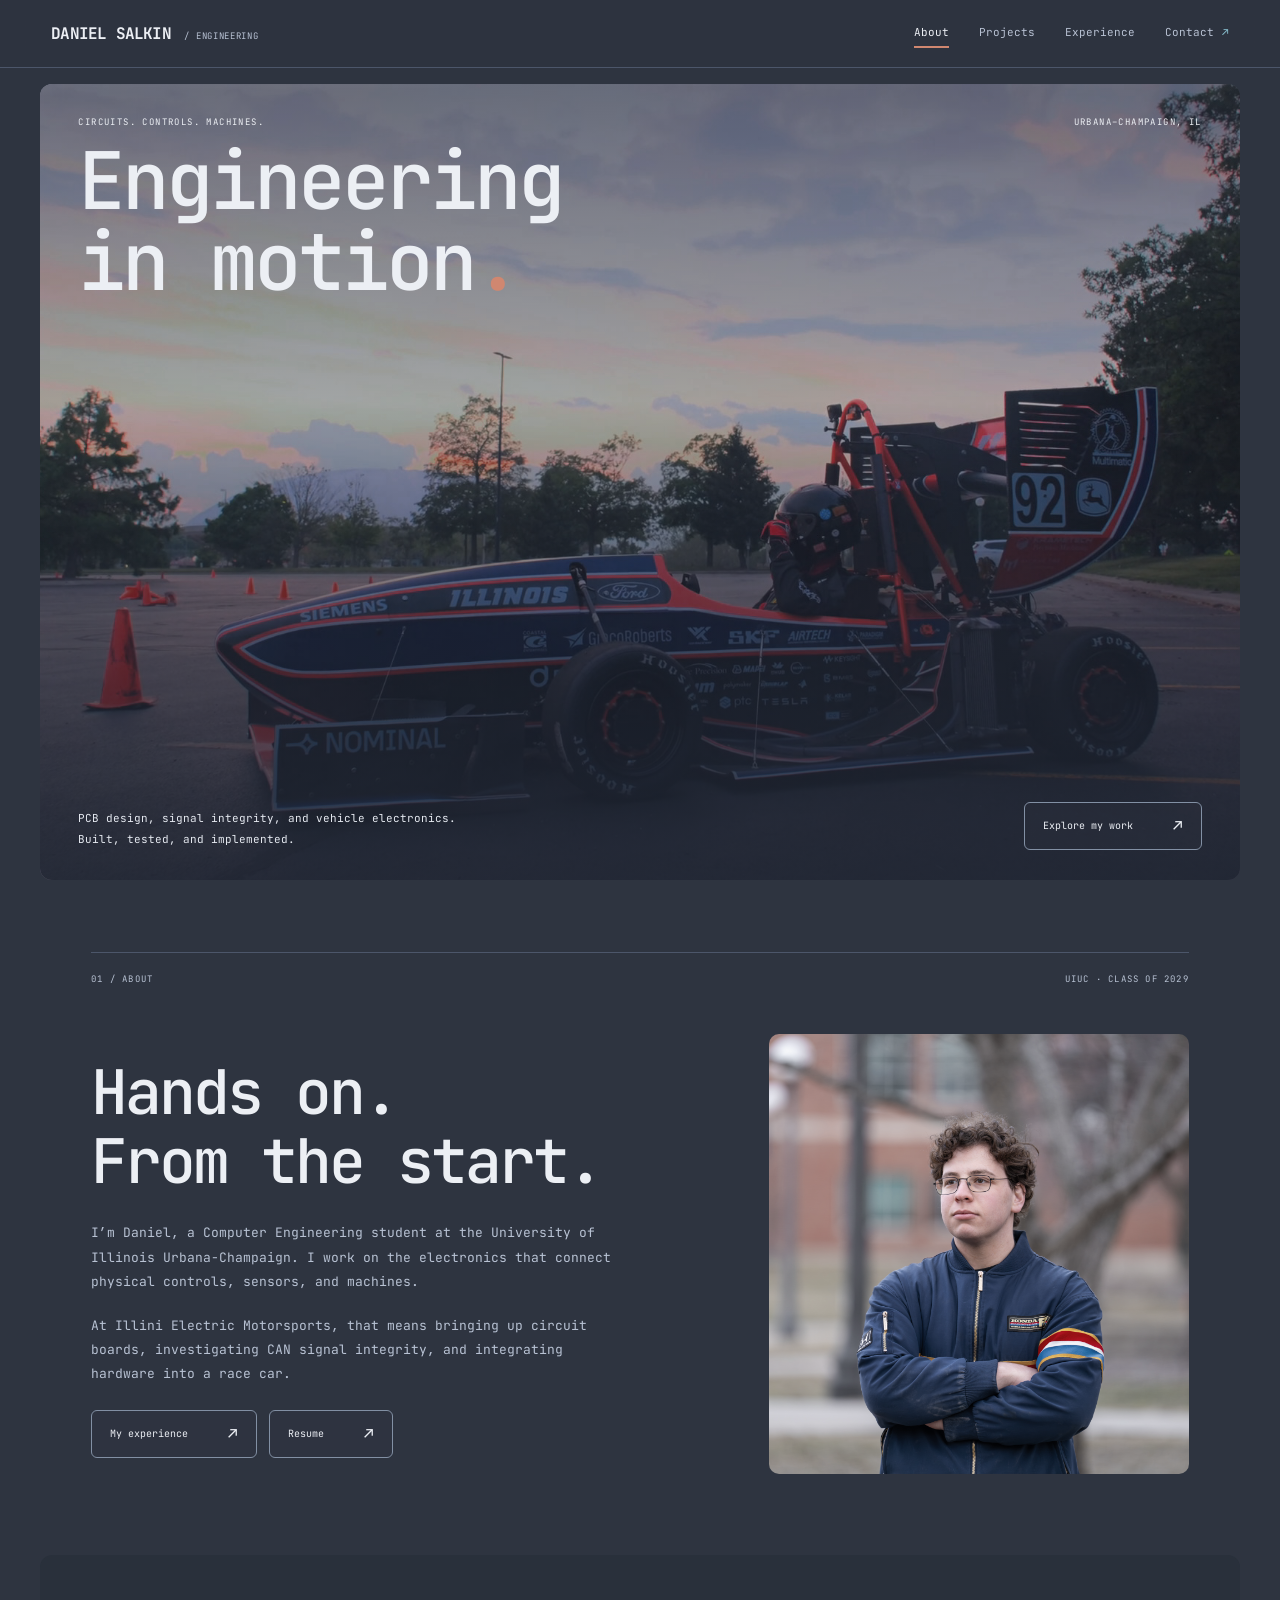
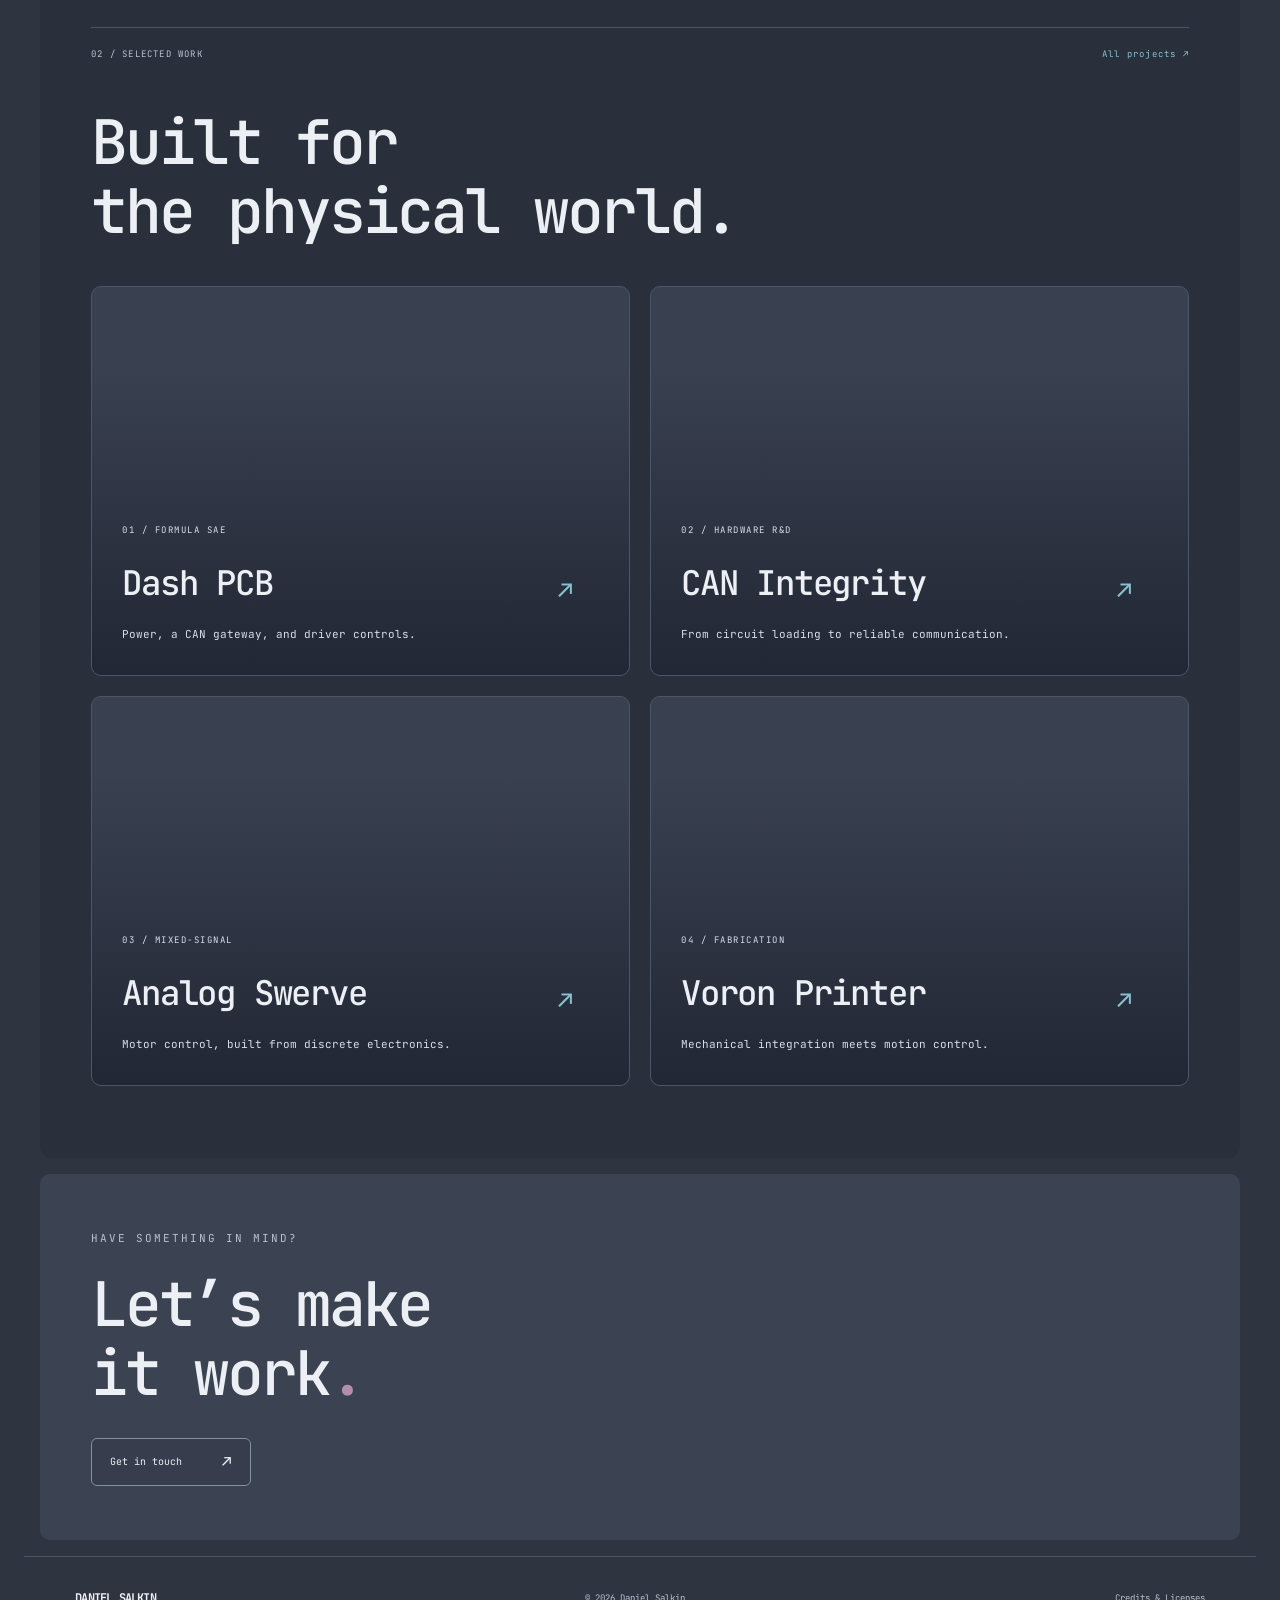
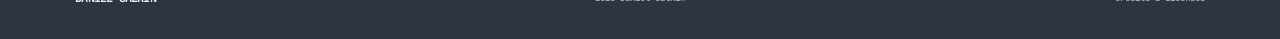
==== commit f24a03a9: "Fix responsive portfolio layout and add optimized image deployment" ====
--- a/index.html
+++ b/index.html
@@ -11,9 +11,9 @@
 <a class="skip" href="#main">Skip to content</a>
 <header class="site-header"><a class="wordmark" href="index.html" aria-label="Daniel Salkin home">DANIEL SALKIN<span> / ENGINEERING</span></a><button class="menu-toggle" type="button" aria-expanded="false" aria-controls="site-nav">Menu <span>+</span></button><nav id="site-nav" aria-label="Main navigation"><a href="index.html" aria-current="page">About</a><a href="projects.html">Projects</a><a href="experience.html">Experience</a><a href="contact.html">Contact <span>↗</span></a></nav></header>
 <main id="main">
-<section class="cinematic-hero" aria-labelledby="hero-title"><img class="hero-scene" src="documentation/personalIntro/tuffahhcar.JPG" alt="Illini Electric Motorsports Formula SAE car at an outdoor test session" fetchpriority="high" width="1920" height="1080"><div class="hero-shade"></div><div class="hero-topline"><p class="eyebrow">CIRCUITS. CONTROLS. MACHINES.</p><span>URBANA–CHAMPAIGN, IL</span></div><div class="hero-title"><h1 id="hero-title">Engineering<br>in motion<span class="headline-period">.</span></h1></div><div class="hero-bottom"><p>PCB design, signal integrity, and vehicle electronics.<br>Built, tested, and implemented.</p><div class="hero-actions"><a class="outline-button" href="projects.html">Explore the work <span>↗</span></a></div></div></section>
-<section class="about-section"><div class="section-marker"><span>01 / ABOUT</span><span>UIUC · CLASS OF 2029</span></div><div class="about-grid"><div><h2>Hands on.<br>From the start.</h2><p>I’m Daniel, a Computer Engineering student at the University of Illinois Urbana-Champaign. I work on the electronics that connect physical controls, sensors, and machines.</p><p>At Illini Electric Motorsports, that means bringing up circuit boards, investigating CAN signal integrity, and integrating hardware into a race car.</p><div class="bio-actions"><a class="outline-button" href="experience.html">My experience <span>↗</span></a><a class="outline-button" href="documentation/Daniel_Salkin_Resume.pdf" target="_blank" rel="noopener">Resume <span>↗</span></a></div></div><figure><img src="documentation/personalIntro/hondaJacketAura.JPG" alt="Daniel Salkin wearing his Honda jacket" loading="lazy"></figure></div></section>
-<section class="selected-section"><div class="section-marker"><span>02 / SELECTED WORK</span><a href="projects.html">All projects ↗</a></div><h2>Built for<br>the physical world.</h2><div class="feature-grid"><a class="feature-card feature-dash" href="projects.html#dash-pcb"><img src="documentation/dashPCB/driverView.JPG" alt="PLEX driver display and controls in the Formula SAE cockpit" loading="lazy"><div class="feature-shade"></div><div class="feature-label"><span>01 / FORMULA SAE</span><h3>Dash PCB</h3><p>Power, a CAN gateway, and driver controls.</p><span class="feature-arrow">↗</span></div></a><a class="feature-card feature-can" href="projects.html#can-integrity"><img src="documentation/canisospi/post-fixrisetime.JPG" alt="Oscilloscope capture from the CAN signal integrity investigation" loading="lazy"><div class="feature-shade"></div><div class="feature-label"><span>02 / HARDWARE R&D</span><h3>CAN Integrity</h3><p>From circuit loading to reliable communication.</p><span class="feature-arrow">↗</span></div></a><a class="feature-card feature-swerve" href="projects.html#analog-swerve"><img src="documentation/AnalogSwerve/photos/assembled-module.jpg" alt="Complete assembled analog swerve module with drive motor, steering servo, and both control breadboards" loading="lazy"><div class="feature-shade"></div><div class="feature-label"><span>03 / MIXED-SIGNAL</span><h3>Analog Swerve</h3><p>Motor control, built from discrete electronics.</p><span class="feature-arrow">↗</span></div></a><a class="feature-card" href="projects.html#voron"><img src="documentation/voron 3d printer/IMG_0532.jpeg" alt="Voron Printer motion assembly and toolhead" loading="lazy"><div class="feature-shade"></div><div class="feature-label"><span>04 / FABRICATION</span><h3>Voron Printer</h3><p>Mechanical integration meets motion control.</p><span class="feature-arrow">↗</span></div></a></div></section>
+<section class="cinematic-hero" aria-labelledby="hero-title"><img class="hero-scene" src="documentation/personalIntro/tuffahhcar.JPG" alt="Illini Electric Motorsports Formula SAE car at an outdoor test session" fetchpriority="high" width="1920" height="1080" decoding="async"><div class="hero-shade"></div><div class="hero-topline"><p class="eyebrow">CIRCUITS. CONTROLS. MACHINES.</p><span>URBANA–CHAMPAIGN, IL</span></div><div class="hero-title"><h1 id="hero-title">Engineering<br>in motion<span class="headline-period">.</span></h1></div><div class="hero-bottom"><p>PCB design, signal integrity, and vehicle electronics.<br>Built, tested, and implemented.</p><div class="hero-actions"><a class="outline-button" href="projects.html">Explore my work <span>↗</span></a></div></div></section>
+<section class="about-section"><div class="section-marker"><span>01 / ABOUT</span><span>UIUC · CLASS OF 2029</span></div><div class="about-grid"><div><h2>Hands on.<br>From the start.</h2><p>I’m Daniel, a Computer Engineering student at the University of Illinois Urbana-Champaign. I work on the electronics that connect physical controls, sensors, and machines.</p><p>At Illini Electric Motorsports, that means bringing up circuit boards, investigating CAN signal integrity, and integrating hardware into a race car.</p><div class="bio-actions"><a class="outline-button" href="experience.html">My experience <span>↗</span></a><a class="outline-button" href="documentation/Daniel_Salkin_Resume.pdf" target="_blank" rel="noopener">Resume <span>↗</span></a></div></div><figure><img src="documentation/personalIntro/hondaJacketAura.JPG" alt="Daniel Salkin wearing his Honda jacket" loading="lazy" width="6336" height="6336" decoding="async"></figure></div></section>
+<section class="selected-section"><div class="section-marker"><span>02 / SELECTED WORK</span><a href="projects.html">All projects ↗</a></div><h2>Built for<br>the physical world.</h2><div class="feature-grid"><a class="feature-card feature-dash" href="projects.html#dash-pcb"><img src="documentation/dashPCB/driverView.JPG" alt="PLEX driver display and controls in the Formula SAE cockpit" loading="lazy" width="3024" height="4032" decoding="async"><div class="feature-shade"></div><div class="feature-label"><span>01 / FORMULA SAE</span><h3>Dash PCB</h3><p>Power, a CAN gateway, and driver controls.</p><span class="feature-arrow">↗</span></div></a><a class="feature-card feature-can" href="projects.html#can-integrity"><img src="documentation/canisospi/post-fixrisetime.JPG" alt="Oscilloscope capture from the CAN signal integrity investigation" loading="lazy" width="3024" height="4032" decoding="async"><div class="feature-shade"></div><div class="feature-label"><span>02 / HARDWARE R&D</span><h3>CAN Integrity</h3><p>From circuit loading to reliable communication.</p><span class="feature-arrow">↗</span></div></a><a class="feature-card feature-swerve" href="projects.html#analog-swerve"><img src="documentation/AnalogSwerve/photos/assembled-module.jpg" alt="Complete assembled analog swerve module with drive motor, steering servo, and both control breadboards" loading="lazy" width="1875" height="2500" decoding="async"><div class="feature-shade"></div><div class="feature-label"><span>03 / MIXED-SIGNAL</span><h3>Analog Swerve</h3><p>Motor control, built from discrete electronics.</p><span class="feature-arrow">↗</span></div></a><a class="feature-card" href="projects.html#voron"><img src="documentation/voron 3d printer/IMG_0532.jpeg" alt="Voron Printer motion assembly and toolhead" loading="lazy" width="2268" height="4032" decoding="async"><div class="feature-shade"></div><div class="feature-label"><span>04 / FABRICATION</span><h3>Voron Printer</h3><p>Mechanical integration meets motion control.</p><span class="feature-arrow">↗</span></div></a></div></section>
 <section class="contact-banner"><p class="eyebrow">HAVE SOMETHING IN MIND?</p><h2>Let’s make<br>it work<span>.</span></h2><a class="outline-button" href="contact.html">Get in touch <span>↗</span></a></section>
 <footer class="site-footer"><a class="wordmark" href="index.html">DANIEL SALKIN</a><span>© <span id="year">2026</span> Daniel Salkin</span><div><a href="notices.html">Credits & Licenses</a></div></footer>
 </main>
--- a/impulse.css
+++ b/impulse.css
@@ -217,7 +217,7 @@
 .hero-topline{justify-content:flex-end}
 .bio-actions{display:flex;gap:12px;flex-wrap:wrap;margin-top:24px}
 .about-grid .bio-actions .outline-button{margin-top:0}
-.experience-resume{margin:0 0 32px}
+
 .rail-progress-marker{display:none}
 @media(min-width:701px){
  .rail-progress-marker{display:block;position:absolute;left:4px;width:9px;height:9px;border:1px solid var(--rail-accent);border-radius:2px;background:var(--rail-accent);transform:translateY(-50%);pointer-events:none;z-index:2}
@@ -232,3 +232,56 @@
  .page-intro .hero-topline .eyebrow{font-size:8px}
  .page-intro .cinematic-hero .hero-title{margin-top:10px}
 }
+
+/* Responsive layout corrections: constrain grid children rather than hiding overflow. */
+.about-grid{grid-template-columns:minmax(0,1.25fr) minmax(0,1fr)}
+.feature-grid{grid-template-columns:repeat(2,minmax(0,1fr))}
+.about-grid>*,.timeline article>*,.education>*,.skills>*,.section-heading{min-width:0}
+.site-header nav a{display:inline-flex;align-items:center;gap:8px;line-height:1.4}
+.site-header nav a span{display:inline-block;margin:0;font-size:1em;line-height:1}
+.outline-button span,.email>span{display:inline-block;line-height:1;flex-shrink:0}
+.site-footer{flex-wrap:wrap}
+.site-footer>div{flex-wrap:wrap}
+.site-footer>*{min-width:0}
+.timeline h3 a,.education h3 a{display:grid;grid-template-columns:100px minmax(0,1fr);gap:16px;align-items:center}
+.timeline h3 a span,.education h3 a span{overflow-wrap:anywhere}
+.timeline .organization-logo,.education .organization-logo{display:block;width:100%;height:56px;object-fit:contain;object-position:center}
+.timeline article::before{top:43px}
+.feature-card>img{z-index:0;pointer-events:none}
+.feature-shade{z-index:1;pointer-events:none}
+.feature-label{position:relative;z-index:2;pointer-events:none}
+.feature-card:focus-visible>img{transform:scale(1.025)}
+.feature-card:hover>img{transform:scale(1.025)}
+.scope-grid img{height:auto}
+.contact-links{flex-wrap:wrap;row-gap:14px}
+.page-intro .cinematic-hero .hero-title h1{overflow-wrap:anywhere}
+@media(max-width:760px){
+ .about-grid,.feature-grid{grid-template-columns:minmax(0,1fr)}
+ .page-experience .section-heading .page-title,
+ .page-contact .contact .page-title{font-size:clamp(28px,7.5vw,48px);letter-spacing:-1.5px;line-height:1.15;overflow-wrap:anywhere}
+ .page-intro .cinematic-hero{padding:22px;min-height:520px}
+ .page-intro .cinematic-hero .hero-title h1{font-size:clamp(34px,9.5vw,66px);letter-spacing:-2px}
+ .page-intro .hero-topline{gap:12px}
+ .page-intro .hero-topline .eyebrow{letter-spacing:1px}
+ .timeline article,.education{grid-template-columns:minmax(0,1fr);padding-left:28px;gap:14px}
+ .timeline h3,.education h3{font-size:22px}
+ .timeline h3 a,.education h3 a{grid-template-columns:72px minmax(0,1fr);gap:12px}
+ .timeline .organization-logo,.education .organization-logo{height:40px}
+ .timeline article::before{top:43px}
+ .skills{grid-template-columns:minmax(0,1fr);padding-left:28px;gap:18px}
+ .skills h4,.skills p{margin-left:0}
+ .skills p,.education p{overflow-wrap:anywhere}
+ .site-footer{padding:24px;gap:16px;align-items:flex-start}
+ .site-footer .wordmark{white-space:normal;font-size:12px}
+ .site-footer>div{gap:16px}
+ .site-footer a{overflow-wrap:anywhere}
+ .page-contact .email{font-size:clamp(14px,4.4vw,24px);letter-spacing:-.5px}
+ .email>span{font-size:1em}
+}
+@media(prefers-reduced-motion:reduce){.feature-card:hover>img,.feature-card:focus-visible>img{transform:none}}
+.page-intro .about-section,.page-intro .selected-section{margin-inline:16px}
+.math-inline{display:inline-block;max-width:100%;overflow-x:auto;vertical-align:middle}
+.analysis-table{table-layout:fixed;overflow-wrap:anywhere}
+@media(max-width:760px){
+ .page-intro .about-section,.page-intro .selected-section{margin-inline:10px}
+}
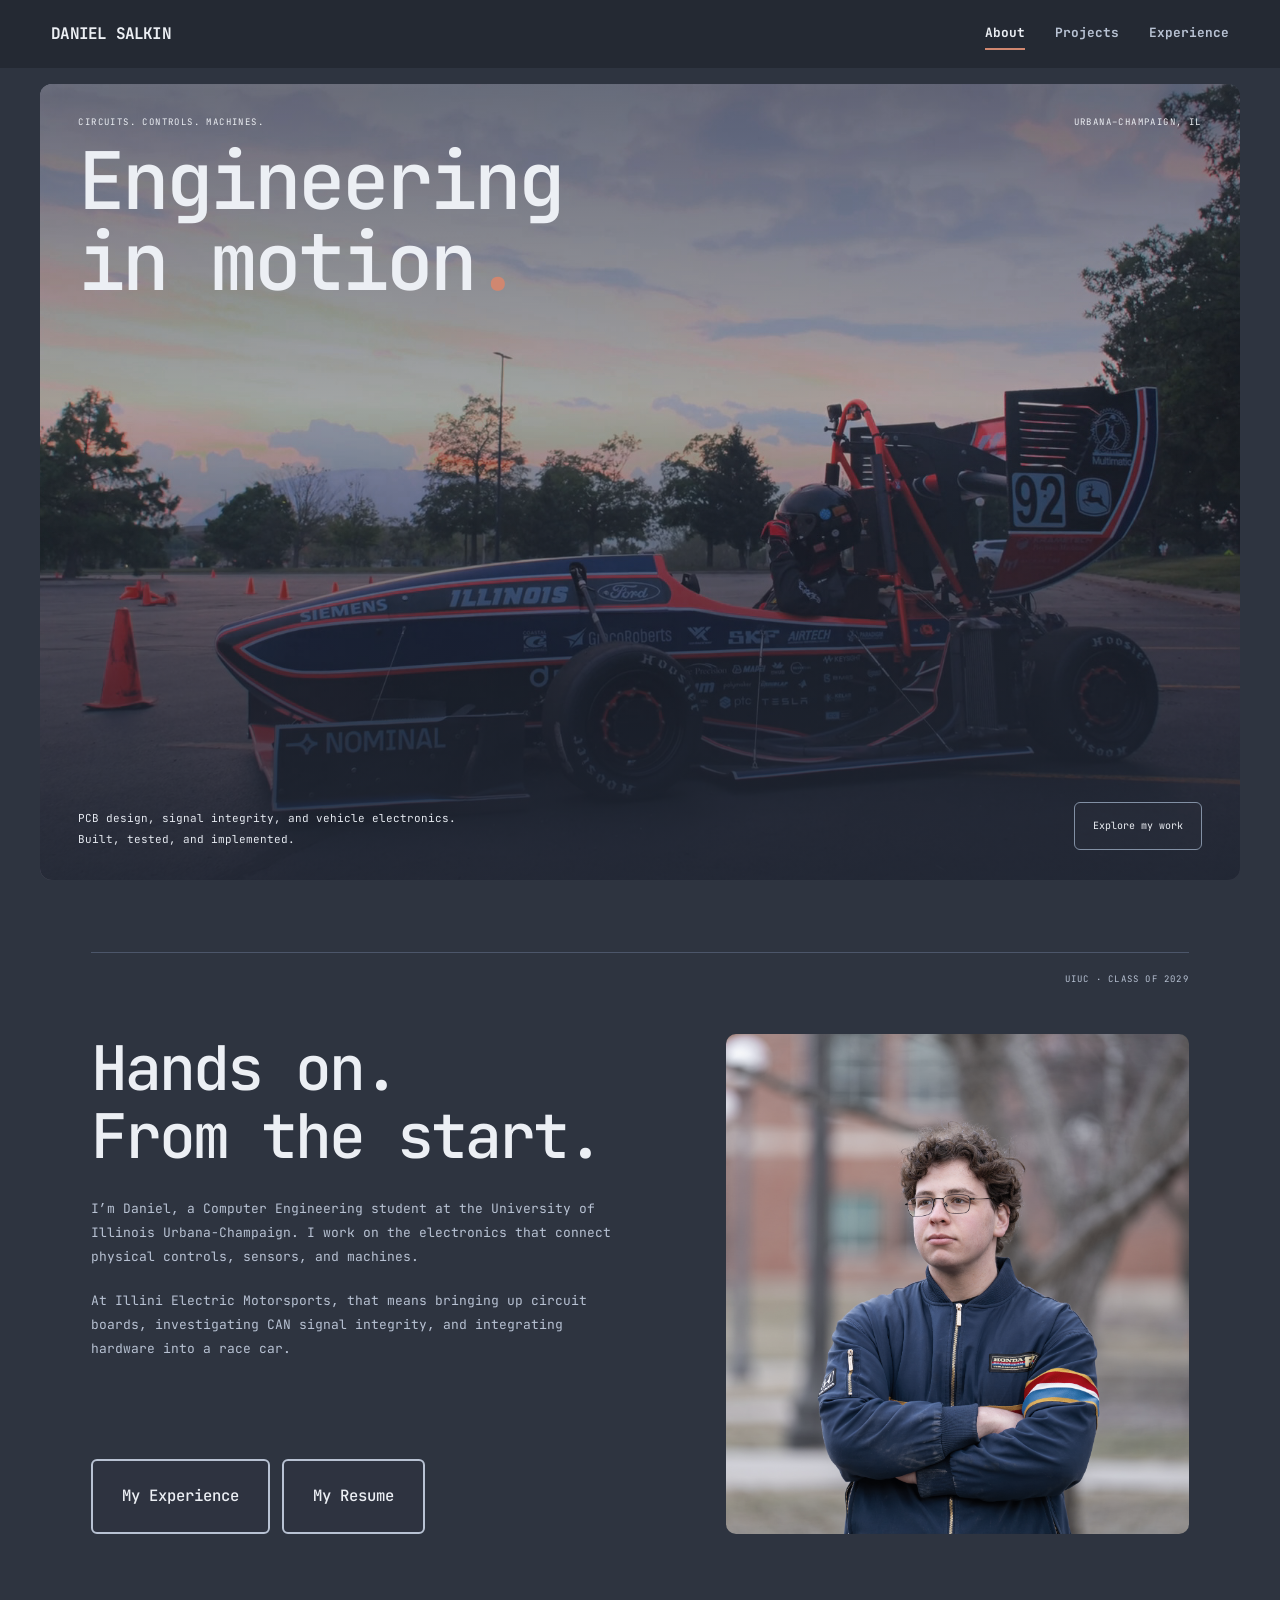
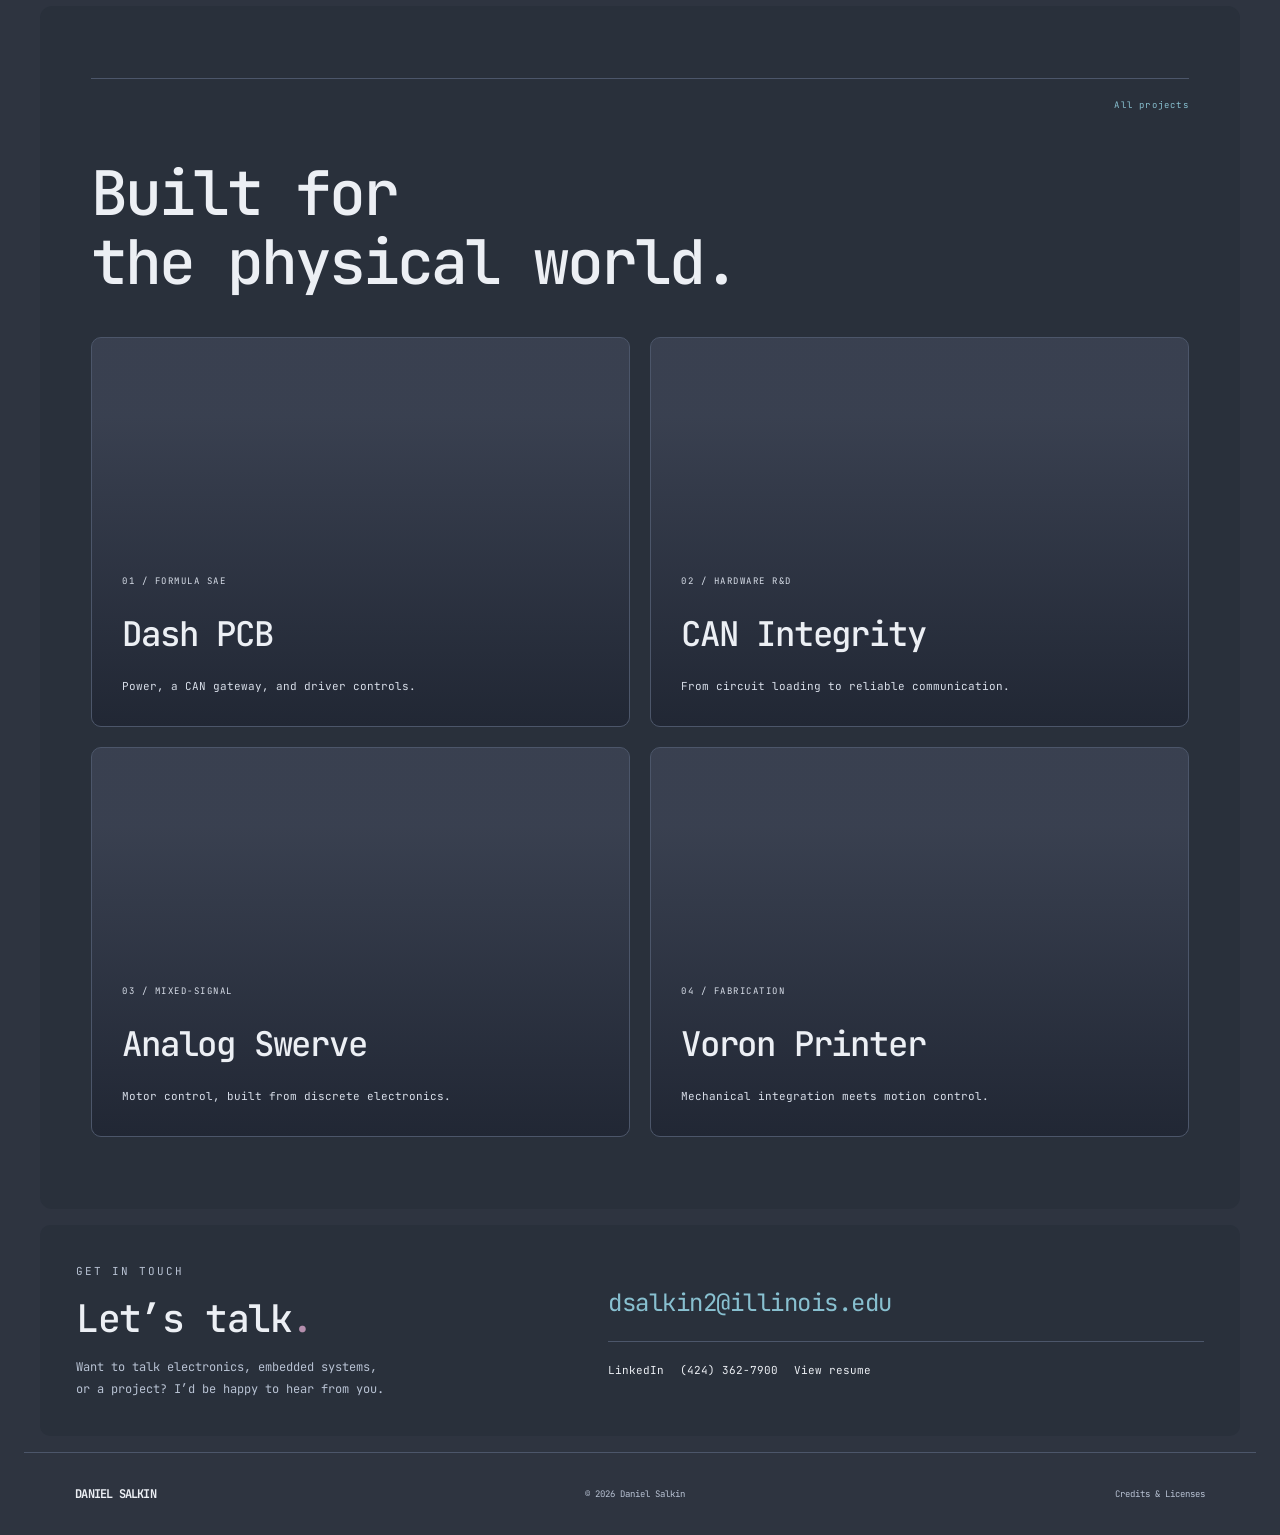
==== commit b0a1a832: "Replace original portfolio with current design" ====
--- a/index.html
+++ b/index.html
@@ -1,21 +1,155 @@
 <!doctype html>
 <html lang="en">
-<head>
-<meta charset="utf-8"><meta name="viewport" content="width=device-width, initial-scale=1">
-<meta name="theme-color" content="#2e3440"><meta name="description" content="Daniel Salkin — Computer Engineering at UIUC. Projects in embedded systems, PCB design, signal integrity, and robotics.">
-<title>Daniel Salkin · Engineering Portfolio</title>
-<link rel="icon" href="assets/favicon.svg" type="image/svg+xml"><link rel="stylesheet" href="styles.css"><link rel="stylesheet" href="impulse.css">
-<script src="script.js" defer></script>
-</head>
-<body class="page-intro">
-<a class="skip" href="#main">Skip to content</a>
-<header class="site-header"><a class="wordmark" href="index.html" aria-label="Daniel Salkin home">DANIEL SALKIN<span> / ENGINEERING</span></a><button class="menu-toggle" type="button" aria-expanded="false" aria-controls="site-nav">Menu <span>+</span></button><nav id="site-nav" aria-label="Main navigation"><a href="index.html" aria-current="page">About</a><a href="projects.html">Projects</a><a href="experience.html">Experience</a><a href="contact.html">Contact <span>↗</span></a></nav></header>
-<main id="main">
-<section class="cinematic-hero" aria-labelledby="hero-title"><img class="hero-scene" src="documentation/personalIntro/tuffahhcar.JPG" alt="Illini Electric Motorsports Formula SAE car at an outdoor test session" fetchpriority="high" width="1920" height="1080" decoding="async"><div class="hero-shade"></div><div class="hero-topline"><p class="eyebrow">CIRCUITS. CONTROLS. MACHINES.</p><span>URBANA–CHAMPAIGN, IL</span></div><div class="hero-title"><h1 id="hero-title">Engineering<br>in motion<span class="headline-period">.</span></h1></div><div class="hero-bottom"><p>PCB design, signal integrity, and vehicle electronics.<br>Built, tested, and implemented.</p><div class="hero-actions"><a class="outline-button" href="projects.html">Explore my work <span>↗</span></a></div></div></section>
-<section class="about-section"><div class="section-marker"><span>01 / ABOUT</span><span>UIUC · CLASS OF 2029</span></div><div class="about-grid"><div><h2>Hands on.<br>From the start.</h2><p>I’m Daniel, a Computer Engineering student at the University of Illinois Urbana-Champaign. I work on the electronics that connect physical controls, sensors, and machines.</p><p>At Illini Electric Motorsports, that means bringing up circuit boards, investigating CAN signal integrity, and integrating hardware into a race car.</p><div class="bio-actions"><a class="outline-button" href="experience.html">My experience <span>↗</span></a><a class="outline-button" href="documentation/Daniel_Salkin_Resume.pdf" target="_blank" rel="noopener">Resume <span>↗</span></a></div></div><figure><img src="documentation/personalIntro/hondaJacketAura.JPG" alt="Daniel Salkin wearing his Honda jacket" loading="lazy" width="6336" height="6336" decoding="async"></figure></div></section>
-<section class="selected-section"><div class="section-marker"><span>02 / SELECTED WORK</span><a href="projects.html">All projects ↗</a></div><h2>Built for<br>the physical world.</h2><div class="feature-grid"><a class="feature-card feature-dash" href="projects.html#dash-pcb"><img src="documentation/dashPCB/driverView.JPG" alt="PLEX driver display and controls in the Formula SAE cockpit" loading="lazy" width="3024" height="4032" decoding="async"><div class="feature-shade"></div><div class="feature-label"><span>01 / FORMULA SAE</span><h3>Dash PCB</h3><p>Power, a CAN gateway, and driver controls.</p><span class="feature-arrow">↗</span></div></a><a class="feature-card feature-can" href="projects.html#can-integrity"><img src="documentation/canisospi/post-fixrisetime.JPG" alt="Oscilloscope capture from the CAN signal integrity investigation" loading="lazy" width="3024" height="4032" decoding="async"><div class="feature-shade"></div><div class="feature-label"><span>02 / HARDWARE R&D</span><h3>CAN Integrity</h3><p>From circuit loading to reliable communication.</p><span class="feature-arrow">↗</span></div></a><a class="feature-card feature-swerve" href="projects.html#analog-swerve"><img src="documentation/AnalogSwerve/photos/assembled-module.jpg" alt="Complete assembled analog swerve module with drive motor, steering servo, and both control breadboards" loading="lazy" width="1875" height="2500" decoding="async"><div class="feature-shade"></div><div class="feature-label"><span>03 / MIXED-SIGNAL</span><h3>Analog Swerve</h3><p>Motor control, built from discrete electronics.</p><span class="feature-arrow">↗</span></div></a><a class="feature-card" href="projects.html#voron"><img src="documentation/voron 3d printer/IMG_0532.jpeg" alt="Voron Printer motion assembly and toolhead" loading="lazy" width="2268" height="4032" decoding="async"><div class="feature-shade"></div><div class="feature-label"><span>04 / FABRICATION</span><h3>Voron Printer</h3><p>Mechanical integration meets motion control.</p><span class="feature-arrow">↗</span></div></a></div></section>
-<section class="contact-banner"><p class="eyebrow">HAVE SOMETHING IN MIND?</p><h2>Let’s make<br>it work<span>.</span></h2><a class="outline-button" href="contact.html">Get in touch <span>↗</span></a></section>
-<footer class="site-footer"><a class="wordmark" href="index.html">DANIEL SALKIN</a><span>© <span id="year">2026</span> Daniel Salkin</span><div><a href="notices.html">Credits & Licenses</a></div></footer>
-</main>
-<dialog id="lightbox" aria-label="Full-size project image"><button class="close-lightbox" aria-label="Close image">Close ×</button><img alt="Selected project image"><p></p></dialog>
-</body></html>
+  <head>
+    <meta charset="utf-8">
+    <meta name="viewport" content="width=device-width, initial-scale=1">
+    <meta name="theme-color" content="#2e3440">
+    <meta name="description" content="Daniel Salkin — Computer Engineering at UIUC. Projects in embedded systems, PCB design, signal integrity, and robotics.">
+    <title>Daniel Salkin · Engineering Portfolio</title>
+    <link rel="icon" href="assets/favicon.svg" type="image/svg+xml">
+    <link rel="stylesheet" href="styles.css">
+    <link rel="stylesheet" href="impulse.css">
+    <script src="script.js" defer>
+    </script>
+  </head>
+  <body class="page-intro">
+    <a class="skip" href="#main">Skip to content</a>
+    <header class="site-header">
+      <a class="wordmark" href="index.html" aria-label="Daniel Salkin home">DANIEL SALKIN</a>
+      <button class="menu-toggle" type="button" aria-expanded="false" aria-controls="site-nav">Menu <span>+</span></button>
+      <nav id="site-nav" aria-label="Main navigation">
+        <a href="index.html" aria-current="page">About</a>
+        <a href="projects.html">Projects</a>
+        <a href="experience.html">Experience</a>
+      </nav>
+    </header>
+    <main id="main">
+      <!-- Cinematic Hero -->
+      <section class="cinematic-hero" aria-labelledby="hero-title">
+        <img class="hero-scene" src="documentation/personalIntro/tuffahhcar.JPG" alt="Illini Electric Motorsports Formula SAE car at an outdoor test session" fetchpriority="high" width="1920" height="1080" decoding="async">
+        <div class="hero-shade">
+        </div>
+        <div class="hero-topline">
+          <p class="eyebrow">CIRCUITS. CONTROLS. MACHINES.</p>
+          <span>URBANA–CHAMPAIGN, IL</span>
+        </div>
+        <div class="hero-title">
+          <h1 id="hero-title">Engineering<br>in motion<span class="headline-period">.</span></h1>
+        </div>
+        <div class="hero-bottom">
+          <p>PCB design, signal integrity, and vehicle electronics.<br>Built, tested, and implemented.</p>
+          <div class="hero-actions">
+            <a class="outline-button" href="projects.html">Explore my work</a>
+          </div>
+        </div>
+      </section>
+      <!-- About Section -->
+      <section class="about-section">
+        <div class="section-marker">
+          <span>UIUC · CLASS OF 2029</span>
+        </div>
+        <div class="about-grid">
+          <div>
+            <h2>Hands on.<br>From the start.</h2>
+            <p>
+              I’m Daniel, a Computer Engineering student at the University of Illinois Urbana-Champaign. I
+              work on the electronics that connect physical controls, sensors, and machines.
+            </p>
+            <p>
+              At Illini Electric Motorsports, that means bringing up circuit boards, investigating CAN signal
+              integrity, and integrating hardware into a race car.
+            </p>
+            <div class="bio-actions">
+              <a class="outline-button" href="experience.html">My Experience</a>
+              <a class="outline-button" href="documentation/Daniel_Salkin_Resume.pdf" target="_blank" rel="noopener">
+                My Resume
+              </a>
+            </div>
+          </div>
+          <figure>
+            <img src="documentation/personalIntro/hondaJacketAura.JPG" alt="Daniel Salkin wearing his Honda jacket" loading="lazy" width="6336" height="6336" decoding="async">
+          </figure>
+        </div>
+      </section>
+      <!-- Selected Section -->
+      <section class="selected-section">
+        <div class="section-marker">
+          <a href="projects.html">All projects</a>
+        </div>
+        <h2>Built for<br>the physical world.</h2>
+        <div class="feature-grid">
+          <a class="feature-card feature-dash" href="projects.html#dash-pcb">
+            <img src="documentation/dashPCB/driverView.JPG" alt="PLEX driver display and controls in the Formula SAE cockpit" loading="lazy" width="3024" height="4032" decoding="async">
+            <div class="feature-shade">
+            </div>
+            <div class="feature-label">
+              <span>01 / FORMULA SAE</span>
+              <h3>Dash PCB</h3>
+              <p>Power, a CAN gateway, and driver controls.</p>
+            </div>
+          </a>
+          <a class="feature-card feature-can" href="projects.html#can-integrity">
+            <img src="documentation/canisospi/post-fixrisetime.JPG" alt="Oscilloscope capture from the CAN signal integrity investigation" loading="lazy" width="3024" height="4032" decoding="async">
+            <div class="feature-shade">
+            </div>
+            <div class="feature-label">
+              <span>02 / HARDWARE R&D</span>
+              <h3>CAN Integrity</h3>
+              <p>From circuit loading to reliable communication.</p>
+            </div>
+          </a>
+          <a class="feature-card feature-swerve" href="projects.html#analog-swerve">
+            <img src="documentation/AnalogSwerve/photos/assembled-module.jpg" alt="Complete assembled analog swerve module with drive motor, steering servo, and both control breadboards" loading="lazy" width="1875" height="2500" decoding="async">
+            <div class="feature-shade">
+            </div>
+            <div class="feature-label">
+              <span>03 / MIXED-SIGNAL</span>
+              <h3>Analog Swerve</h3>
+              <p>Motor control, built from discrete electronics.</p>
+            </div>
+          </a>
+          <a class="feature-card" href="projects.html#voron">
+            <img src="documentation/voron 3d printer/IMG_0532.jpeg" alt="Voron Printer motion assembly and toolhead" loading="lazy" width="2268" height="4032" decoding="async">
+            <div class="feature-shade">
+            </div>
+            <div class="feature-label">
+              <span>04 / FABRICATION</span>
+              <h3>Voron Printer</h3>
+              <p>Mechanical integration meets motion control.</p>
+            </div>
+          </a>
+        </div>
+      </section>
+      <!-- Contact -->
+      <section id="contact" class="contact-banner" aria-labelledby="contact-title">
+        <div>
+          <p class="eyebrow">GET IN TOUCH</p>
+          <h2 id="contact-title">Let’s talk<span>.</span></h2>
+          <p class="contact-intro">
+            Want to talk electronics, embedded systems, or a project? I’d be happy to hear from you.
+          </p>
+        </div>
+        <div class="contact-details">
+          <a class="email" href="mailto:dsalkin2@illinois.edu">dsalkin2@illinois.edu</a>
+          <div class="contact-links">
+            <a href="https://www.linkedin.com/in/daniel-salkin/" target="_blank" rel="noopener">LinkedIn</a>
+            <a href="tel:+14243627900">(424) 362-7900</a>
+            <a href="documentation/Daniel_Salkin_Resume.pdf" target="_blank" rel="noopener">View resume</a>
+          </div>
+        </div>
+      </section>
+      <footer class="site-footer">
+        <a class="wordmark" href="index.html">DANIEL SALKIN</a>
+        <span>© <span id="year">2026</span> Daniel Salkin</span>
+        <div>
+          <a href="notices.html">Credits & Licenses</a>
+        </div>
+      </footer>
+    </main>
+    <dialog id="lightbox" aria-label="Full-size project image">
+      <button class="close-lightbox" aria-label="Close image">Close ×</button>
+      <img alt="Selected project image">
+      <p></p>
+    </dialog>
+  </body>
+</html>
--- a/impulse.css
+++ b/impulse.css
@@ -98,7 +98,7 @@
 .site-header nav a[href="index.html"]{--nav-aurora:#d08770}
 .site-header nav a[href="projects.html"]{--nav-aurora:#ebcb8b}
 .site-header nav a[href="experience.html"]{--nav-aurora:#a3be8c}
-.site-header nav a[href="contact.html"]{--nav-aurora:#b48ead}
+.site-header nav a[href="index.html#contact"]{--nav-aurora:#b48ead}
 .site-header nav a[aria-current="page"]{border-bottom-color:var(--page-aurora)}
 .site-header nav a:hover{border-bottom-color:var(--nav-aurora)}
 .page-projects .project-index{justify-content:flex-start;gap:12px}
@@ -285,3 +285,60 @@
 @media(max-width:760px){
  .page-intro .about-section,.page-intro .selected-section{margin-inline:10px}
 }
+
+/* Give the line, stationary waypoints, and moving marker one shared axis. */
+@media(min-width:701px){
+ .project-rail-links{--waypoint-axis:8.5px}
+ .project-rail-links::before{left:var(--waypoint-axis);transform:translateX(-50%)}
+ .project-rail a::before,.rail-progress-marker{left:var(--waypoint-axis);transform:translate(-50%,-50%)}
+}
+
+/* The updated diagram includes its own Nord-white labels and arrows. */
+.page-projects #dash-pcb .system-diagram img{filter:none}
+
+/* Darkened Nord Polar Night separates navigation without a divider. */
+.site-header{background:#242933;border-bottom:0}
+@media(max-width:760px){.site-header nav{background:#242933;border-bottom:0}}
+
+/* Contact lives at the end of About, with all details immediately available. */
+.page-intro .contact-banner{display:grid;grid-template-columns:minmax(0,1fr) minmax(0,1.2fr);gap:36px;align-items:center;padding:36px;background:#29303b;scroll-margin-top:20px}
+.page-intro .contact-banner h2{font-size:38px;letter-spacing:-1.5px;margin:0 0 16px}
+.contact-banner .eyebrow{margin-bottom:16px}
+.contact-intro{max-width:44ch;font-size:12px;color:var(--muted);margin:0}
+.contact-details{min-width:0}
+.contact-banner .email{font-size:clamp(16px,2vw,24px);letter-spacing:-.5px;margin:0;padding:0 0 16px;border-bottom-color:var(--line);overflow-wrap:anywhere}
+.contact-banner .contact-links{font-size:11px;gap:16px;margin-top:18px;flex-wrap:wrap}
+@media(max-width:760px){
+ .page-intro .contact-banner{grid-template-columns:minmax(0,1fr);padding:28px 24px;gap:24px}
+ .page-intro .contact-banner h2{font-size:32px}
+ .contact-banner .email{font-size:clamp(14px,4.4vw,24px)}
+}
+
+/* Give the portrait and bio actions a little more visual weight. */
+.page-intro .bio-actions .outline-button{font-size:12px;font-weight:500;padding:16px 22px;border:2px solid #b8c2d3;min-height:52px}
+@media(min-width:761px){
+ .page-intro .about-grid{grid-template-columns:minmax(0,1.15fr) minmax(0,1fr);gap:clamp(40px,8vw,120px)}
+ .page-intro .about-grid img{height:470px}
+}
+@media(min-width:761px) and (max-width:1000px){.page-intro .about-grid img{height:430px}}
+@media(max-width:760px){.page-intro .about-grid figure{max-width:450px}.page-intro .about-grid img{height:400px}}
+
+/* Match the portrait and bio column bottoms; enlarge the two primary actions. */
+.page-intro .bio-actions .outline-button{font-size:15.6px;padding:21px 29px;min-height:68px}
+@media(min-width:761px){
+ .page-intro .about-grid{align-items:stretch}
+ .page-intro .about-grid>div{display:flex;flex-direction:column}
+ .page-intro .bio-actions{margin-top:auto;padding-top:24px}
+ .page-intro .about-grid figure{position:relative;min-height:500px}
+ .page-intro .about-grid img{position:absolute;inset:0;height:100%}
+}
+.page-intro .section-marker{justify-content:flex-end}
+
+.page-experience .timeline-date{font-size:12px}
+
+/* Scale dates, experience copy, and navigation by 14/12. */
+.page-experience .timeline-date{font-size:14px}
+.page-experience .timeline p,.page-experience .education p{font-size:15.17px}
+.page-experience .skills p{font-size:14px}
+.site-header nav a{font-size:12.83px;font-weight:700}
+@media(max-width:760px){.site-header nav a{font-size:15.17px}}
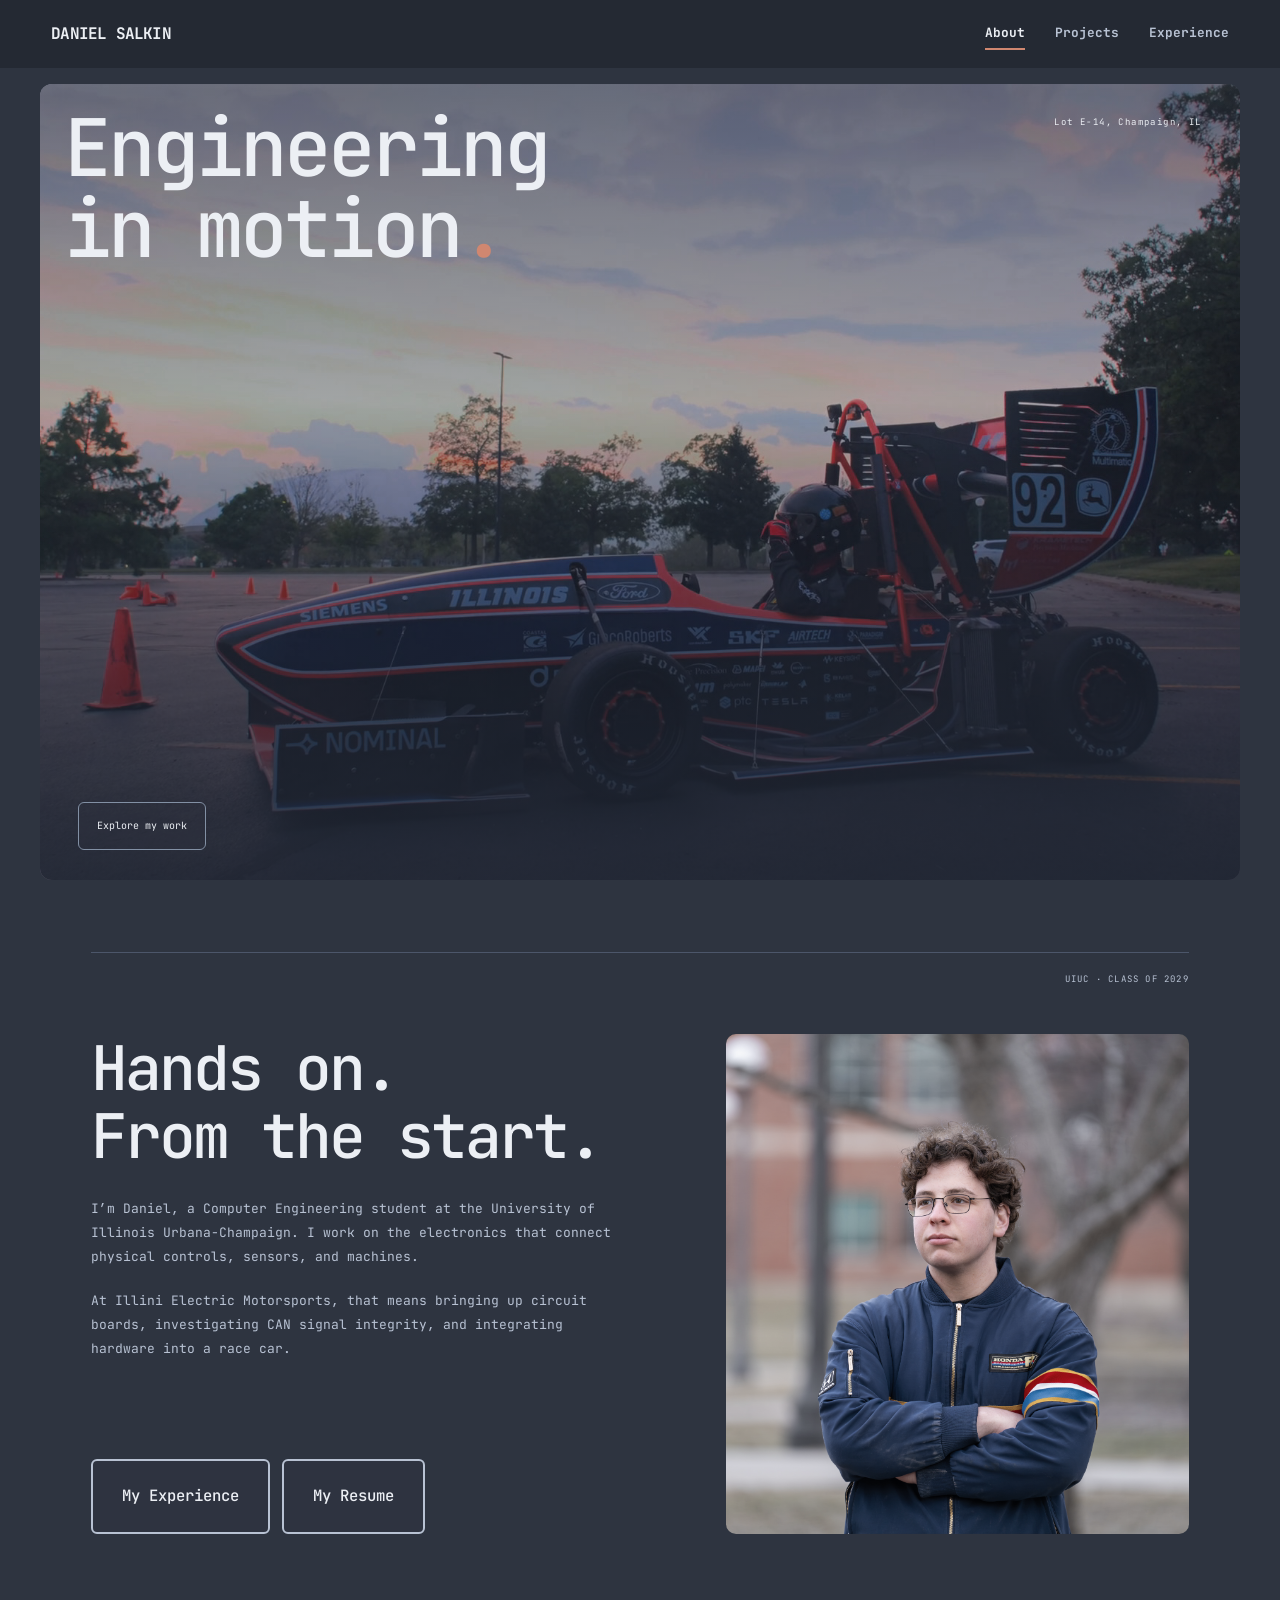
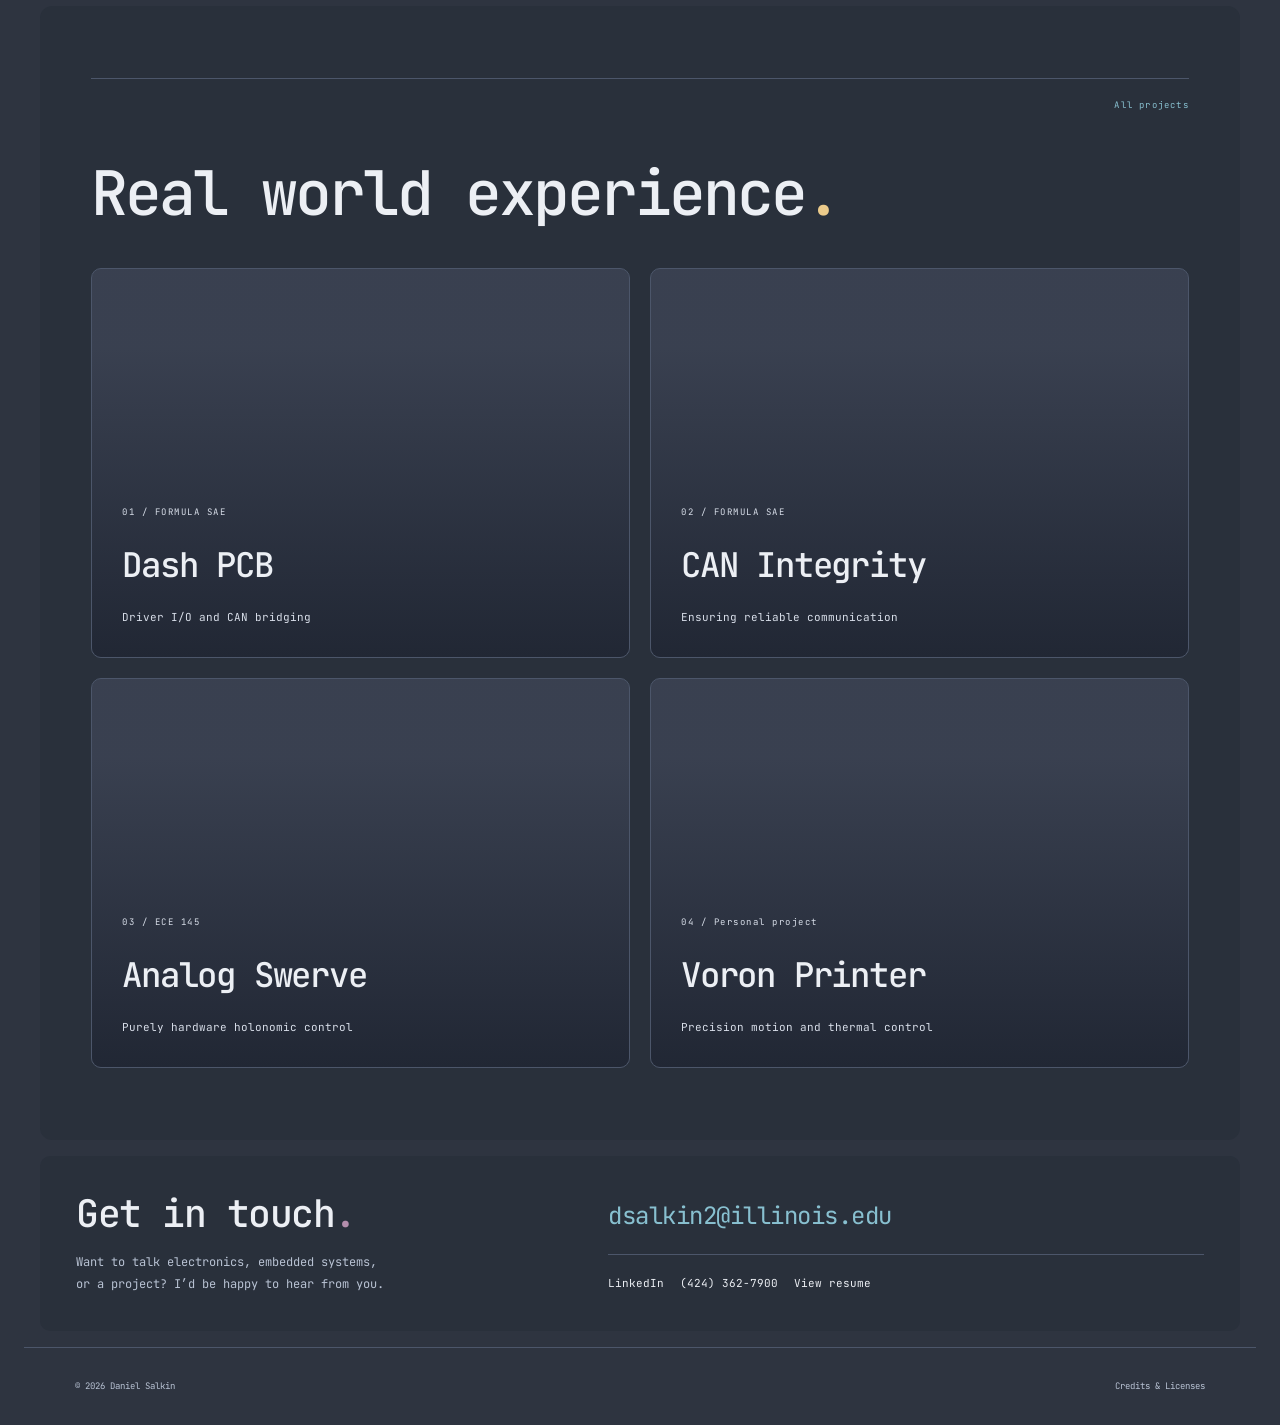
==== commit 5ee5a077: "almost final ready" ====
--- a/index.html
+++ b/index.html
@@ -6,9 +6,9 @@
     <meta name="theme-color" content="#2e3440">
     <meta name="description" content="Daniel Salkin — Computer Engineering at UIUC. Projects in embedded systems, PCB design, signal integrity, and robotics.">
     <title>Daniel Salkin · Engineering Portfolio</title>
-    <link rel="icon" href="assets/favicon.svg" type="image/svg+xml">
+    <link rel="icon" href="assets/favicon-DS.svg" type="image/svg+xml">
     <link rel="stylesheet" href="styles.css">
-    <link rel="stylesheet" href="impulse.css">
+    <link rel="stylesheet" href="impulse.css?v=20261019-hero-position">
     <script src="script.js" defer>
     </script>
   </head>
@@ -30,14 +30,12 @@
         <div class="hero-shade">
         </div>
         <div class="hero-topline">
-          <p class="eyebrow">CIRCUITS. CONTROLS. MACHINES.</p>
-          <span>URBANA–CHAMPAIGN, IL</span>
+          <span>Lot E-14, Champaign, IL</span>
         </div>
         <div class="hero-title">
           <h1 id="hero-title">Engineering<br>in motion<span class="headline-period">.</span></h1>
         </div>
         <div class="hero-bottom">
-          <p>PCB design, signal integrity, and vehicle electronics.<br>Built, tested, and implemented.</p>
           <div class="hero-actions">
             <a class="outline-button" href="projects.html">Explore my work</a>
           </div>
@@ -76,7 +74,7 @@
         <div class="section-marker">
           <a href="projects.html">All projects</a>
         </div>
-        <h2>Built for<br>the physical world.</h2>
+        <h2>Real world experience<span class="headline-period">.</span></h2>
         <div class="feature-grid">
           <a class="feature-card feature-dash" href="projects.html#dash-pcb">
             <img src="documentation/dashPCB/driverView.JPG" alt="PLEX driver display and controls in the Formula SAE cockpit" loading="lazy" width="3024" height="4032" decoding="async">
@@ -85,7 +83,7 @@
             <div class="feature-label">
               <span>01 / FORMULA SAE</span>
               <h3>Dash PCB</h3>
-              <p>Power, a CAN gateway, and driver controls.</p>
+              <p>Driver I/O and CAN bridging</p>
             </div>
           </a>
           <a class="feature-card feature-can" href="projects.html#can-integrity">
@@ -93,9 +91,9 @@
             <div class="feature-shade">
             </div>
             <div class="feature-label">
-              <span>02 / HARDWARE R&D</span>
+              <span>02 / FORMULA SAE</span>
               <h3>CAN Integrity</h3>
-              <p>From circuit loading to reliable communication.</p>
+              <p>Ensuring reliable communication</p>
             </div>
           </a>
           <a class="feature-card feature-swerve" href="projects.html#analog-swerve">
@@ -103,9 +101,9 @@
             <div class="feature-shade">
             </div>
             <div class="feature-label">
-              <span>03 / MIXED-SIGNAL</span>
+              <span>03 / ECE 145</span>
               <h3>Analog Swerve</h3>
-              <p>Motor control, built from discrete electronics.</p>
+              <p>Purely hardware holonomic control</p>
             </div>
           </a>
           <a class="feature-card" href="projects.html#voron">
@@ -113,9 +111,9 @@
             <div class="feature-shade">
             </div>
             <div class="feature-label">
-              <span>04 / FABRICATION</span>
+              <span>04 / Personal project</span>
               <h3>Voron Printer</h3>
-              <p>Mechanical integration meets motion control.</p>
+              <p>Precision motion and thermal control</p>
             </div>
           </a>
         </div>
@@ -123,8 +121,7 @@
       <!-- Contact -->
       <section id="contact" class="contact-banner" aria-labelledby="contact-title">
         <div>
-          <p class="eyebrow">GET IN TOUCH</p>
-          <h2 id="contact-title">Let’s talk<span>.</span></h2>
+          <h2 id="contact-title">Get in touch<span>.</span></h2>
           <p class="contact-intro">
             Want to talk electronics, embedded systems, or a project? I’d be happy to hear from you.
           </p>
@@ -139,7 +136,6 @@
         </div>
       </section>
       <footer class="site-footer">
-        <a class="wordmark" href="index.html">DANIEL SALKIN</a>
         <span>© <span id="year">2026</span> Daniel Salkin</span>
         <div>
           <a href="notices.html">Credits & Licenses</a>
--- a/styles.css
+++ b/styles.css
@@ -6,7 +6,7 @@
 
 .notices h2{font-size:22px;letter-spacing:-.5px;margin-top:40px}.notices p,.notices li{font-size:12px;color:var(--muted)}.notices a{color:var(--accent);text-decoration:underline}.license-text{white-space:pre-wrap;overflow-wrap:anywhere;font:11px/1.8 var(--mono);background:var(--panel);padding:24px;border-radius:8px;color:var(--muted)}
 
-.project-details{margin-top:28px;border-top:1px solid var(--line)}.detail-heading{padding-top:20px;color:var(--accent);font-size:11px;margin-bottom:10px}
+.project-details{margin-top:28px}.detail-heading{padding-top:20px;color:var(--accent);font-size:11px;margin-bottom:10px}
 
 .timeline h3 a,.education h3 a{display:flex;align-items:center;gap:14px;color:var(--text)}
 .timeline h3 a:hover,.education h3 a:hover{color:var(--accent)}
--- a/impulse.css
+++ b/impulse.css
@@ -80,7 +80,7 @@
 
 .page-projects #dash-pcb .project-grid>.dash-render{width:min(100%,900px);justify-self:center;margin:0 auto}
 .page-projects #dash-pcb .dash-render img{display:block;width:100%;height:auto;max-height:none;object-fit:contain;padding:0;background:none}
-.dash-integration{margin:32px 0;padding-top:22px;border-top:1px solid var(--line)}
+.dash-integration{margin:32px 0;padding-top:22px}
 .dash-integration>h4{color:var(--accent)}
 .integration-layout{display:grid;grid-template-columns:minmax(0,1.5fr) minmax(180px,1fr);align-items:center;gap:32px;margin-top:24px}
 .page-projects #dash-pcb .integration-layout img{display:block;width:100%;height:auto;max-height:none;object-fit:contain;padding:0}
@@ -144,10 +144,10 @@
 .page-projects .section-heading .page-title{font-size:clamp(38px,4.5vw,64px);letter-spacing:-3px}
 .page-projects .section-heading>p:last-child{font-size:12px;max-width:66ch}
 .page-projects .project h3{font-size:clamp(28px,3vw,38px);letter-spacing:-1.3px}
-.page-projects .project p{font-size:12px;line-height:1.9;max-width:none}
-.page-projects .project .project-deck{font-size:17px;line-height:1.65;max-width:none}
-.page-projects .project h4{font-size:13px}
-.page-projects .can-analysis h4{font-size:17px}
+.page-projects .project p{font-size:16px;line-height:1.85;max-width:none;color:#d8dee9}
+.page-projects .project .project-deck{font-size:17px;line-height:1.65;max-width:none;color:#d8dee9!important}
+.page-projects .project h4{font-size:22px;line-height:1.4;color:var(--accent)}
+.page-projects .can-analysis h4{font-size:22px}
 .page-projects .project-grid{gap:24px}
 .page-projects #dash-pcb .project-grid>.dash-render{width:min(100%,680px)}
 .page-projects #dash-pcb .system-diagram{max-width:760px;margin-inline:auto}
@@ -342,3 +342,30 @@
 .page-experience .skills p{font-size:14px}
 .site-header nav a{font-size:12.83px;font-weight:700}
 @media(max-width:760px){.site-header nav a{font-size:15.17px}}
+
+/* Center baking subjects within the original uniform thumbnail frames. */
+.page-projects .baking-gallery .dessert-musketeers{object-position:50% 6%}
+.page-projects .baking-gallery .dessert-wedding{object-position:50% 24%;transform:scale(1.8);transform-origin:50% 35%}
+.page-projects .baking-gallery .dessert-matcha{object-position:50% 48%}
+
+.page-projects #can-integrity .scope-grid img[data-waveform-corners]{width:100%;height:auto;aspect-ratio:8/5;object-fit:contain;filter:none}
+
+.page-projects #analog-swerve .gallery .waveform-preview{height:240px}
+.page-projects #analog-swerve .waveform-preview img[data-waveform-corners]{width:100%;height:100%;aspect-ratio:auto;object-fit:fill!important;filter:none}
+
+/* Keep the same compact ending and project gap throughout the Projects page. */
+.page-projects .project{margin-bottom:32px}
+.page-projects .project:last-child{margin-bottom:0}
+.page-projects .project .detail-content{padding-bottom:0}
+.page-projects .project>:last-child,
+.page-projects .project-details>:last-child,
+.page-projects .detail-content>:last-child,
+.page-projects .can-analysis>:last-child,
+.page-projects .dash-integration>:last-child{margin-bottom:0}
+
+/* Position the hero headline near the upper-left corner of the car photo. */
+.page-intro .hero-topline{justify-content:flex-end}
+.page-intro .cinematic-hero .hero-title{position:absolute;top:24px;left:24px;margin-top:0}
+@media(max-width:760px){.page-intro .cinematic-hero .hero-title{top:18px;left:18px}}
+
+.page-intro .selected-section h2 .headline-period{color:#ebcb8b}
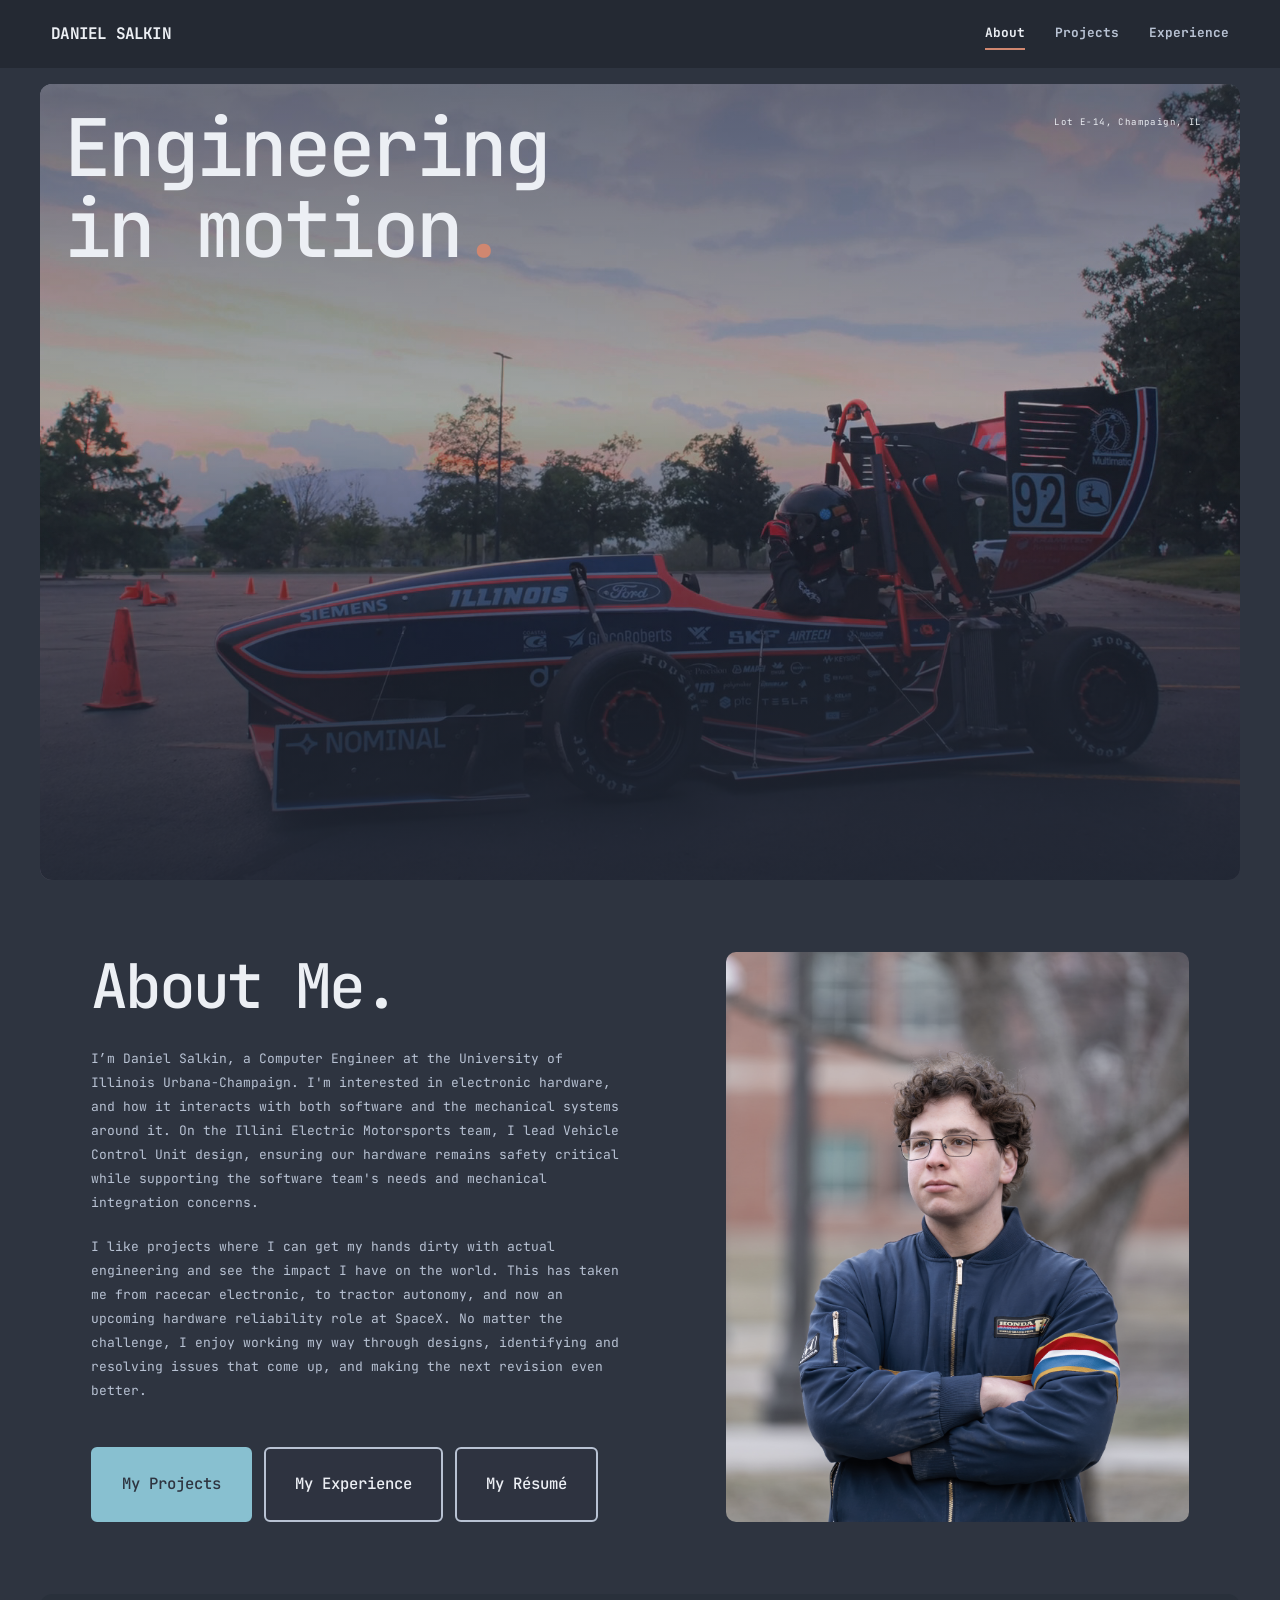
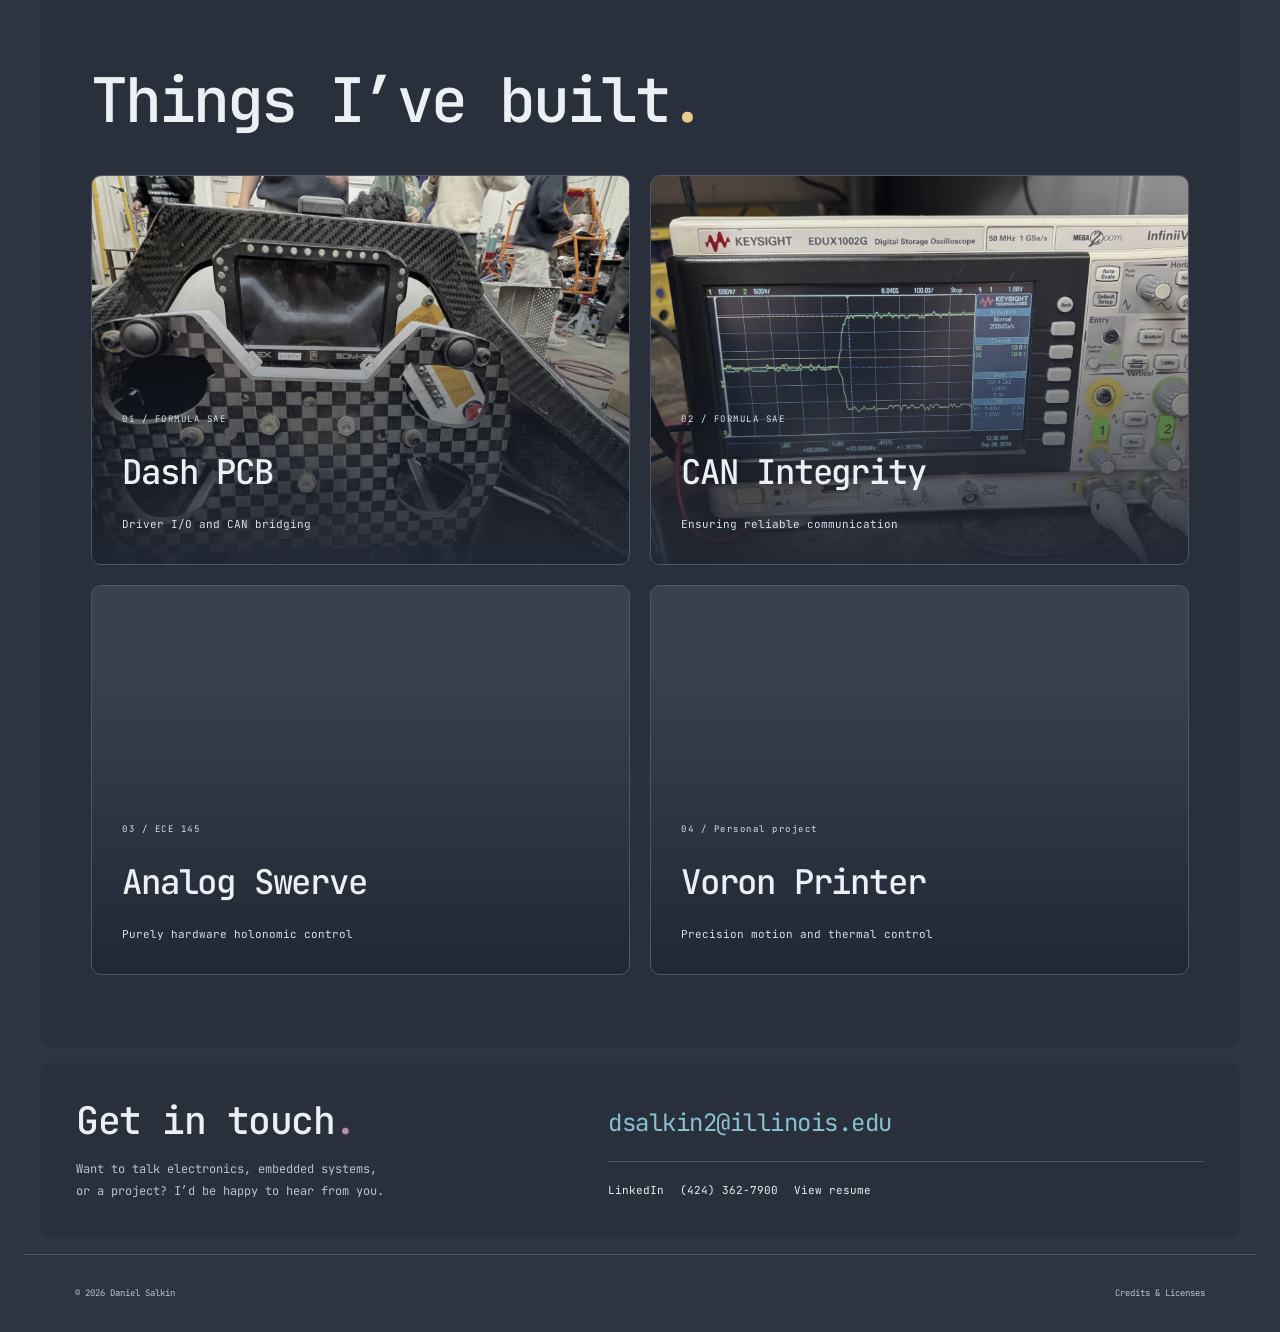
==== commit ef61b94c: "cleaned up landing page" ====
--- a/index.html
+++ b/index.html
@@ -7,8 +7,8 @@
     <meta name="description" content="Daniel Salkin — Computer Engineering at UIUC. Projects in embedded systems, PCB design, signal integrity, and robotics.">
     <title>Daniel Salkin · Engineering Portfolio</title>
     <link rel="icon" href="assets/favicon-DS.svg" type="image/svg+xml">
-    <link rel="stylesheet" href="styles.css">
-    <link rel="stylesheet" href="impulse.css?v=20261019-hero-position">
+    <link rel="stylesheet" href="styles.css?v=20261019-deployed-images-2">
+    <link rel="stylesheet" href="impulse.css?v=20261019-deployed-images-2">
     <script src="script.js" defer>
     </script>
   </head>
@@ -35,32 +35,23 @@
         <div class="hero-title">
           <h1 id="hero-title">Engineering<br>in motion<span class="headline-period">.</span></h1>
         </div>
-        <div class="hero-bottom">
-          <div class="hero-actions">
-            <a class="outline-button" href="projects.html">Explore my work</a>
-          </div>
-        </div>
       </section>
       <!-- About Section -->
       <section class="about-section">
-        <div class="section-marker">
-          <span>UIUC · CLASS OF 2029</span>
-        </div>
         <div class="about-grid">
           <div>
-            <h2>Hands on.<br>From the start.</h2>
+            <h2>About Me.</h2>
             <p>
-              I’m Daniel, a Computer Engineering student at the University of Illinois Urbana-Champaign. I
-              work on the electronics that connect physical controls, sensors, and machines.
+              I’m Daniel Salkin, a Computer Engineer at the University of Illinois Urbana-Champaign. I'm interested in electronic hardware, and how it interacts with both software and the mechanical systems around it. On the Illini Electric Motorsports team, I lead Vehicle Control Unit design, ensuring our hardware remains safety critical while supporting the software team's needs and mechanical integration concerns. 
             </p>
             <p>
-              At Illini Electric Motorsports, that means bringing up circuit boards, investigating CAN signal
-              integrity, and integrating hardware into a race car.
+                I like projects where I can get my hands dirty with actual engineering and see the impact I have on the world. This has taken me from racecar electronic, to tractor autonomy, and now an upcoming hardware reliability role at SpaceX. No matter the challenge, I enjoy working my way through designs, identifying and resolving issues that come up, and making the next revision even better.
             </p>
             <div class="bio-actions">
+              <a class="outline-button primary-button" href="projects.html">My Projects</a>
               <a class="outline-button" href="experience.html">My Experience</a>
               <a class="outline-button" href="documentation/Daniel_Salkin_Resume.pdf" target="_blank" rel="noopener">
-                My Resume
+                My Résumé
               </a>
             </div>
           </div>
@@ -71,10 +62,7 @@
       </section>
       <!-- Selected Section -->
       <section class="selected-section">
-        <div class="section-marker">
-          <a href="projects.html">All projects</a>
-        </div>
-        <h2>Real world experience<span class="headline-period">.</span></h2>
+        <h2>Things I’ve built<span class="headline-period">.</span></h2>
         <div class="feature-grid">
           <a class="feature-card feature-dash" href="projects.html#dash-pcb">
             <img src="documentation/dashPCB/driverView.JPG" alt="PLEX driver display and controls in the Formula SAE cockpit" loading="lazy" width="3024" height="4032" decoding="async">
@@ -107,7 +95,7 @@
             </div>
           </a>
           <a class="feature-card" href="projects.html#voron">
-            <img src="documentation/voron 3d printer/IMG_0532.jpeg" alt="Voron Printer motion assembly and toolhead" loading="lazy" width="2268" height="4032" decoding="async">
+            <img class="voron-motion" src="documentation/voron 3d printer/IMG_0532.jpeg" alt="Voron Printer motion assembly and toolhead" loading="lazy" width="2268" height="4032" decoding="async">
             <div class="feature-shade">
             </div>
             <div class="feature-label">
--- a/styles.css
+++ b/styles.css
@@ -95,10 +95,10 @@
 .page-projects #analog-swerve .zoom img{display:block;width:100%;height:100%;max-width:none;max-height:none;object-fit:cover!important;padding:0;background:none}
 .page-projects #analog-swerve .swerve-photo{object-position:50% 62%}
 .page-projects #voron .printer{object-position:50% 42%}
-#analog-swerve img[src$="betterTrackingADC.JPG"]{object-position:50% 45%}
-#analog-swerve img[src$="servoControlUnit.JPG"]{object-position:50% 58%}
-#voron img[src$="IMG_0532.jpeg"]{object-position:50% 55%}
-#voron img[src$="IMG_0526.jpeg"]{object-position:50% 55%}
+#analog-swerve img.tracking-adc{object-position:50% 45%}
+#analog-swerve img.servo-control{object-position:50% 58%}
+#voron img.voron-motion{object-position:50% 55%}
+#voron img.voron-wiring{object-position:50% 55%}
 @media(max-width:760px){
  .page-projects #voron .zoom,.page-projects #analog-swerve .zoom{height:240px}
  .page-projects #voron .project-grid>figure .zoom,
--- a/impulse.css
+++ b/impulse.css
@@ -369,3 +369,6 @@
 @media(max-width:760px){.page-intro .cinematic-hero .hero-title{top:18px;left:18px}}
 
 .page-intro .selected-section h2 .headline-period{color:#ebcb8b}
+
+.page-intro .bio-actions .primary-button{background:var(--accent);border-color:var(--accent);color:var(--bg)}
+.page-intro .bio-actions .primary-button:hover{background:var(--text);border-color:var(--text)}
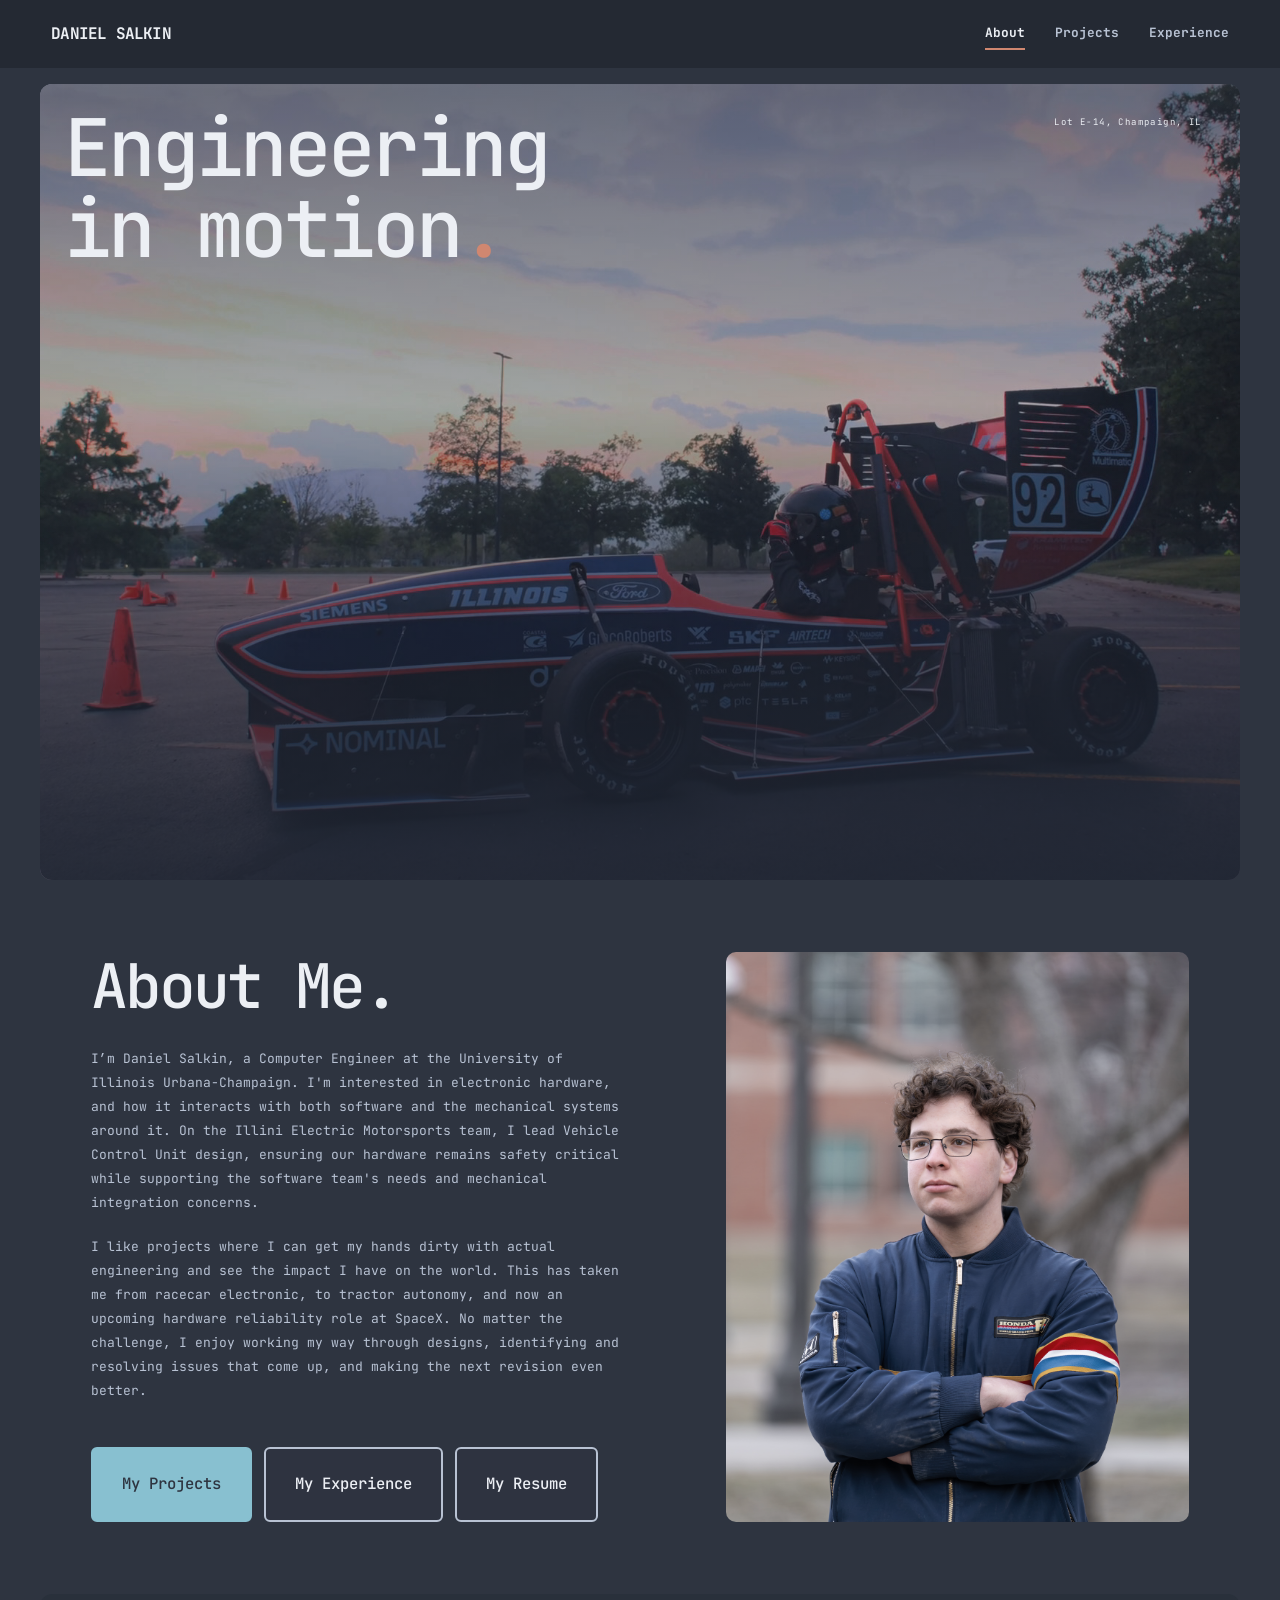
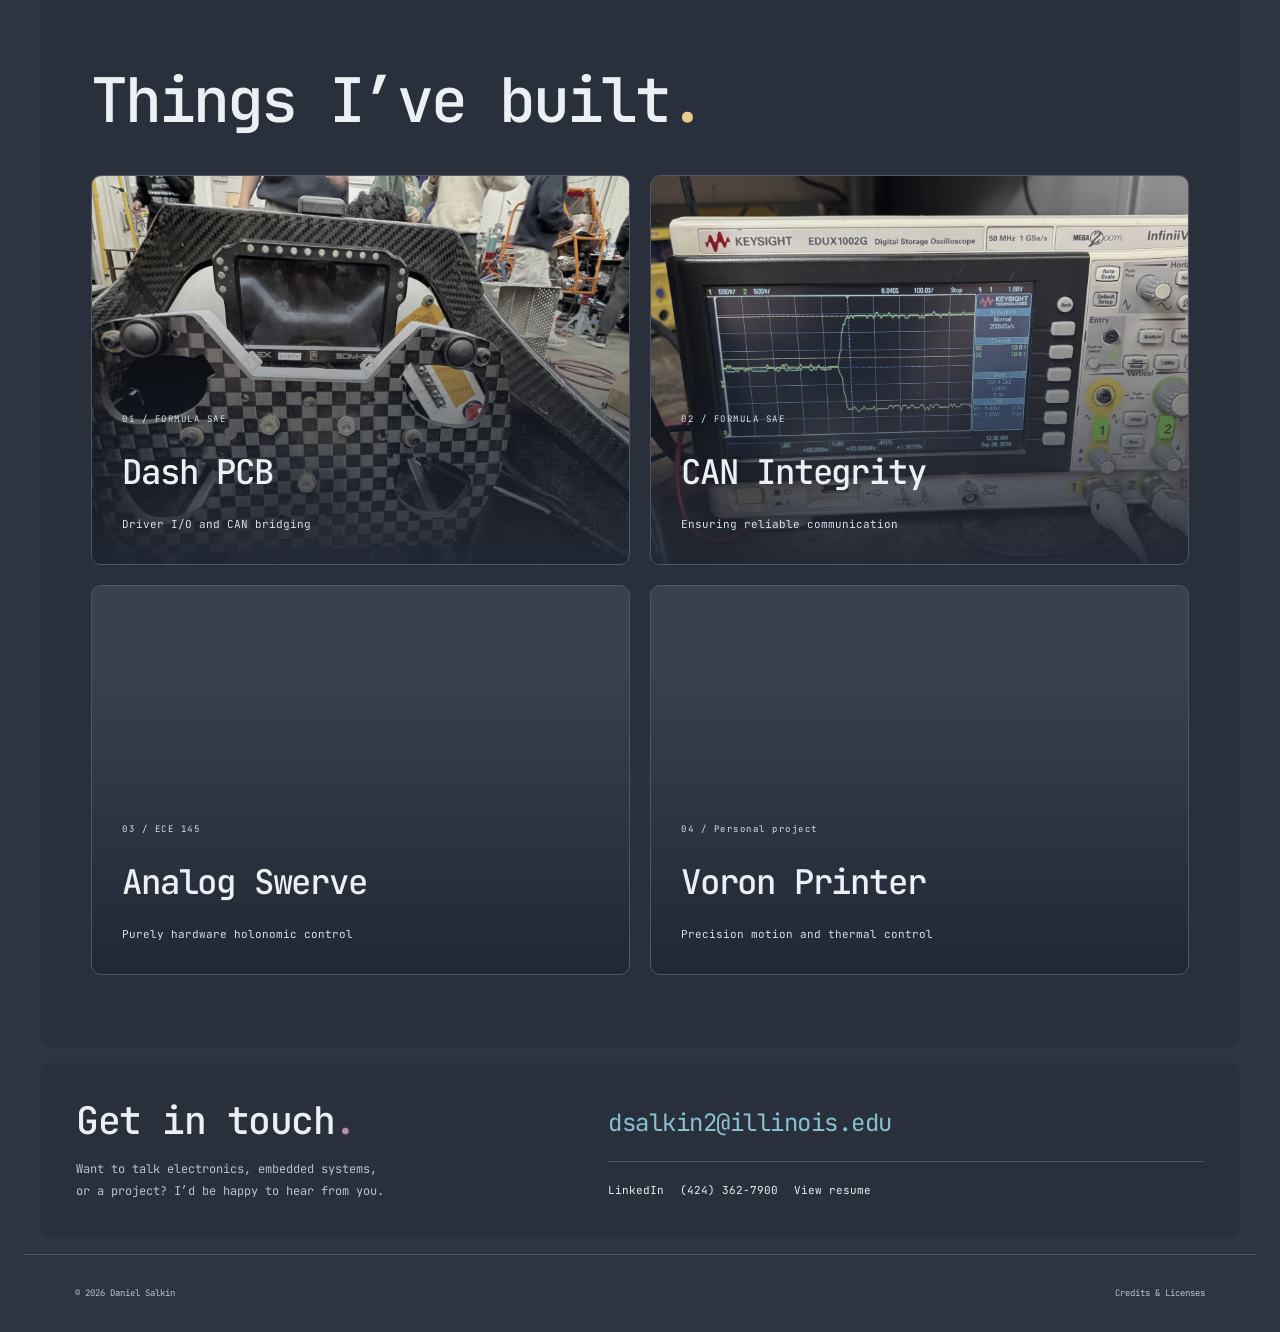
==== commit 57573174: "made it less french" ====
--- a/index.html
+++ b/index.html
@@ -51,7 +51,7 @@
               <a class="outline-button primary-button" href="projects.html">My Projects</a>
               <a class="outline-button" href="experience.html">My Experience</a>
               <a class="outline-button" href="documentation/Daniel_Salkin_Resume.pdf" target="_blank" rel="noopener">
-                My Résumé
+                My Resume
               </a>
             </div>
           </div>
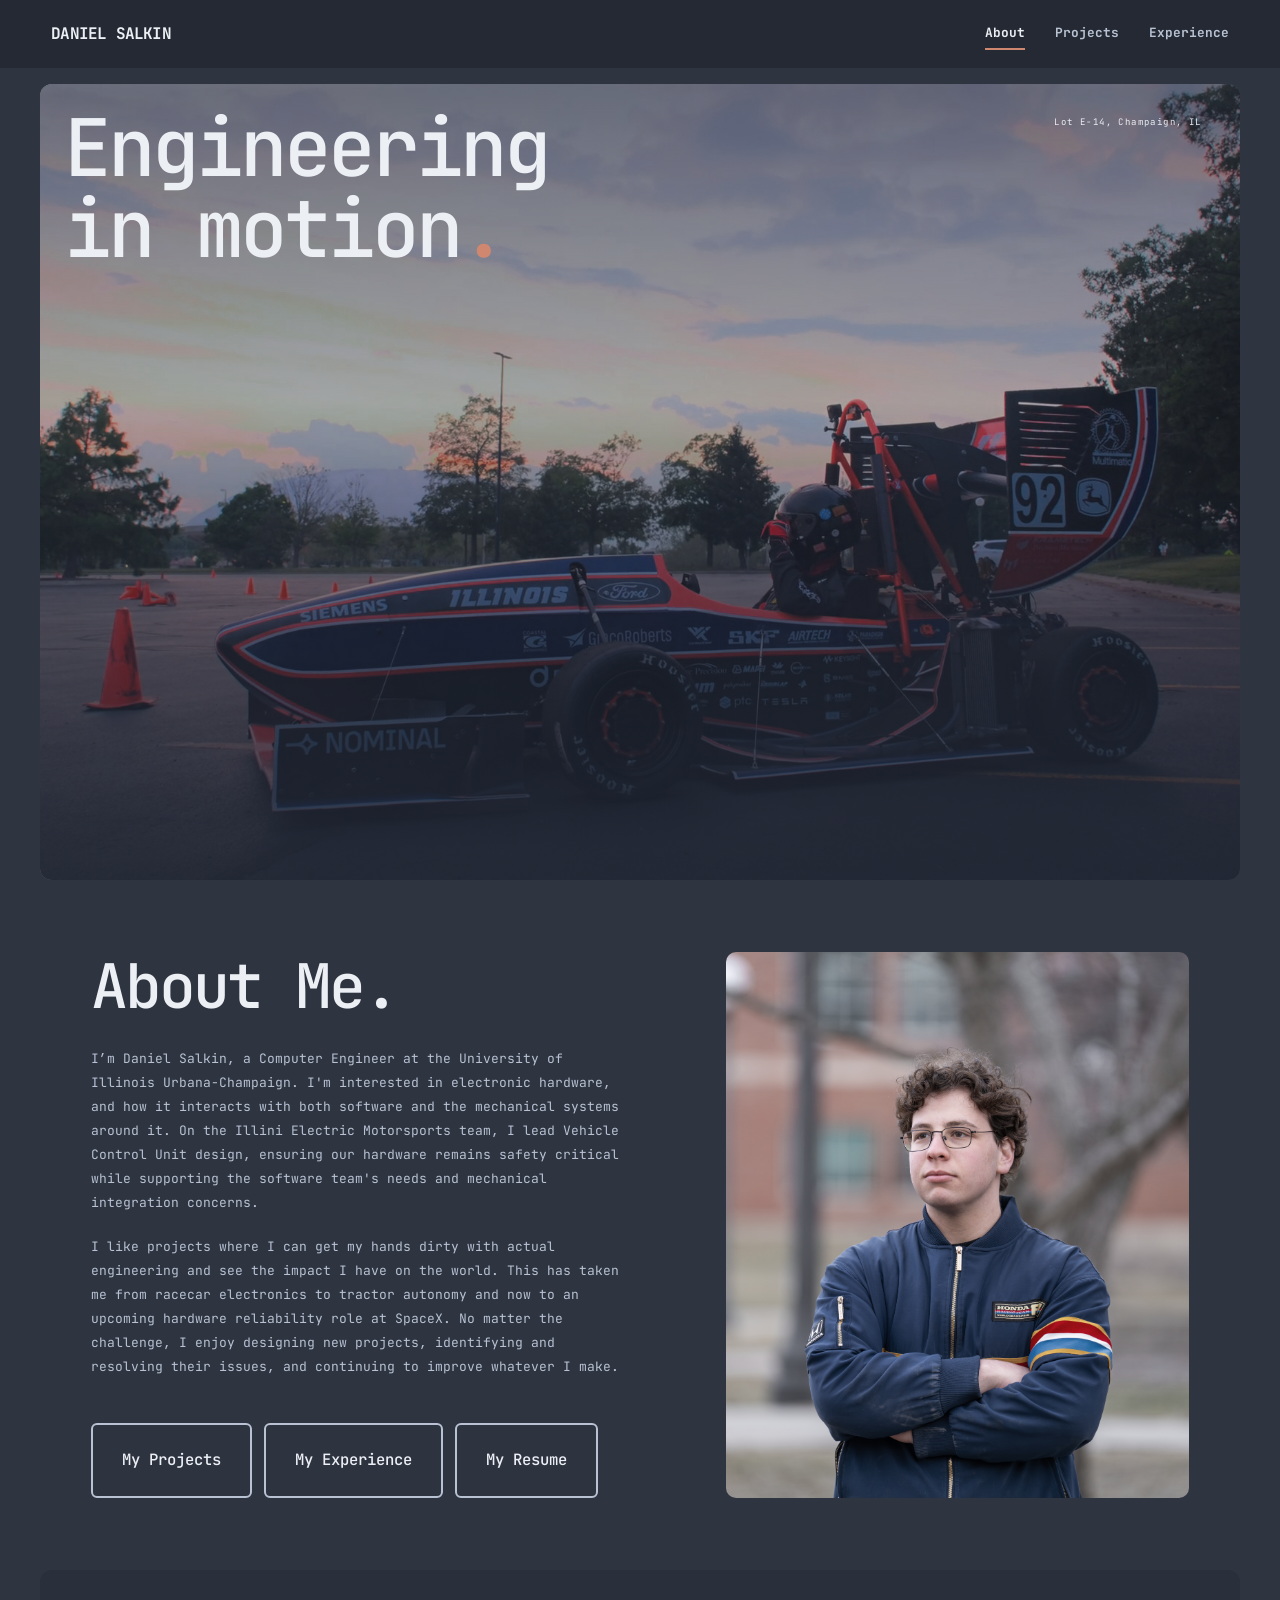
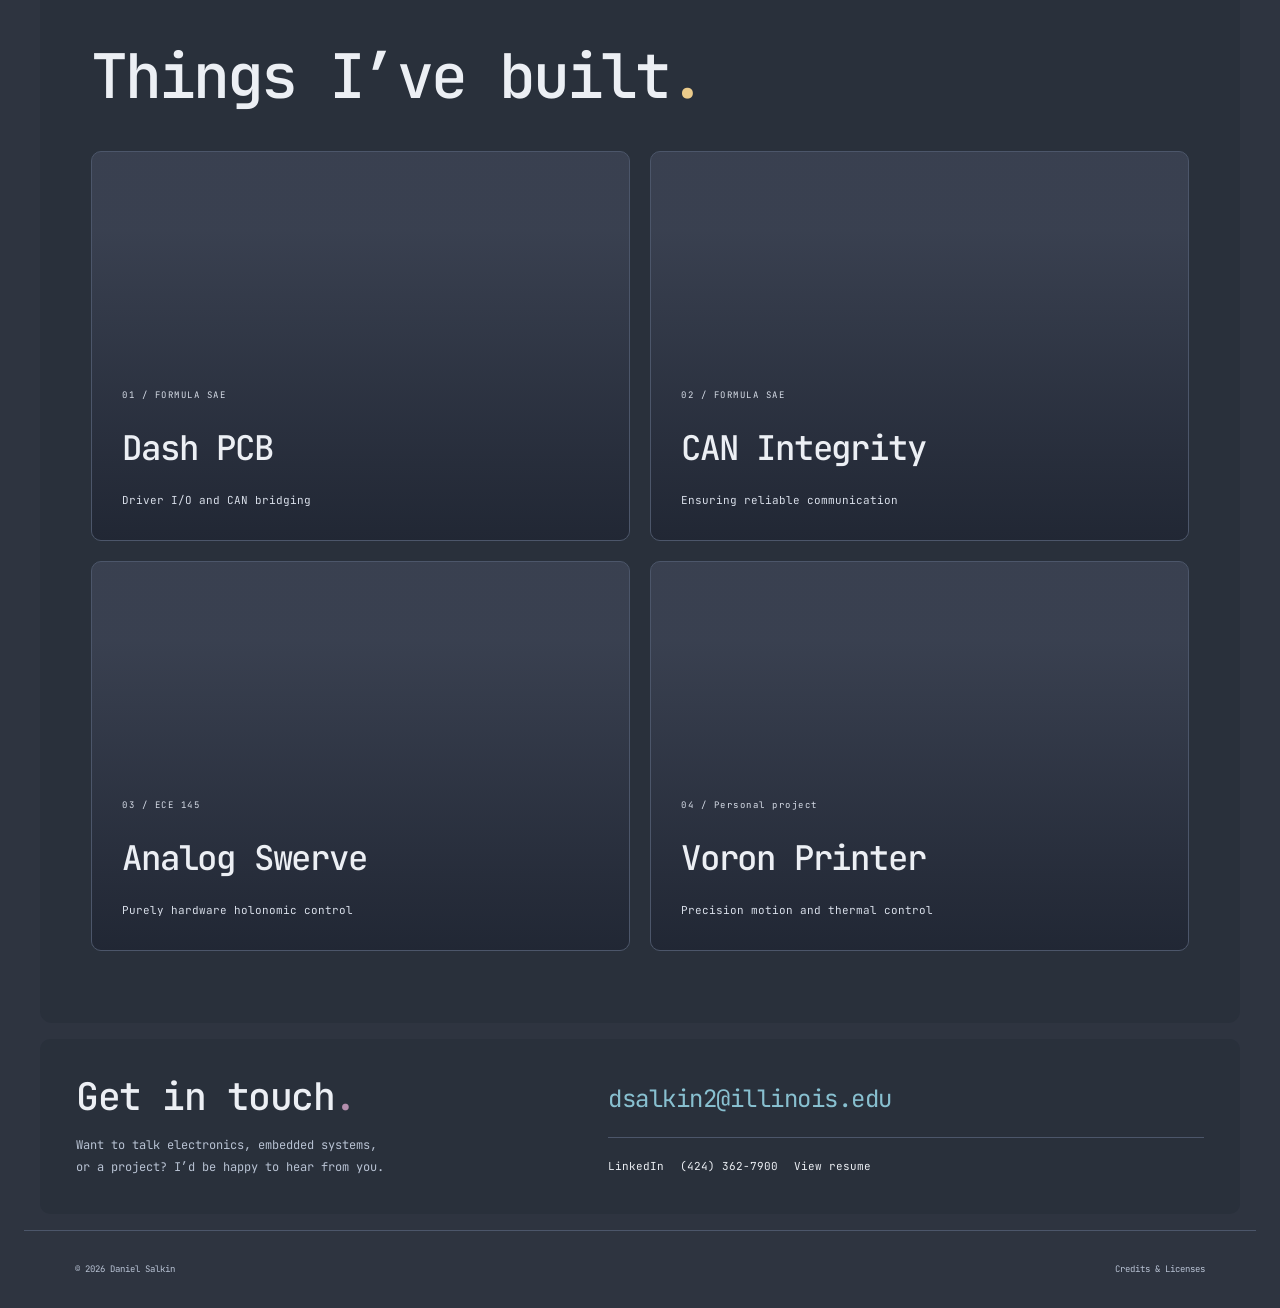
==== commit 7ea98451: "updated resume and fixed some grammar" ====
--- a/index.html
+++ b/index.html
@@ -45,12 +45,12 @@
               I’m Daniel Salkin, a Computer Engineer at the University of Illinois Urbana-Champaign. I'm interested in electronic hardware, and how it interacts with both software and the mechanical systems around it. On the Illini Electric Motorsports team, I lead Vehicle Control Unit design, ensuring our hardware remains safety critical while supporting the software team's needs and mechanical integration concerns. 
             </p>
             <p>
-                I like projects where I can get my hands dirty with actual engineering and see the impact I have on the world. This has taken me from racecar electronic, to tractor autonomy, and now an upcoming hardware reliability role at SpaceX. No matter the challenge, I enjoy working my way through designs, identifying and resolving issues that come up, and making the next revision even better.
+                I like projects where I can get my hands dirty with actual engineering and see the impact I have on the world. This has taken me from racecar electronics to tractor autonomy and now to an upcoming hardware reliability role at SpaceX. No matter the challenge, I enjoy designing new projects, identifying and resolving their issues, and continuing to improve whatever I make.
             </p>
             <div class="bio-actions">
-              <a class="outline-button primary-button" href="projects.html">My Projects</a>
+              <a class="outline-button" href="projects.html">My Projects</a>
               <a class="outline-button" href="experience.html">My Experience</a>
-              <a class="outline-button" href="documentation/Daniel_Salkin_Resume.pdf" target="_blank" rel="noopener">
+              <a class="outline-button" href="documentation/Daniel_Salkin_Resume.pdf?v=20261019" target="_blank" rel="noopener">
                 My Resume
               </a>
             </div>
@@ -119,7 +119,7 @@
           <div class="contact-links">
             <a href="https://www.linkedin.com/in/daniel-salkin/" target="_blank" rel="noopener">LinkedIn</a>
             <a href="tel:+14243627900">(424) 362-7900</a>
-            <a href="documentation/Daniel_Salkin_Resume.pdf" target="_blank" rel="noopener">View resume</a>
+            <a href="documentation/Daniel_Salkin_Resume.pdf?v=20261019" target="_blank" rel="noopener">View resume</a>
           </div>
         </div>
       </section>
